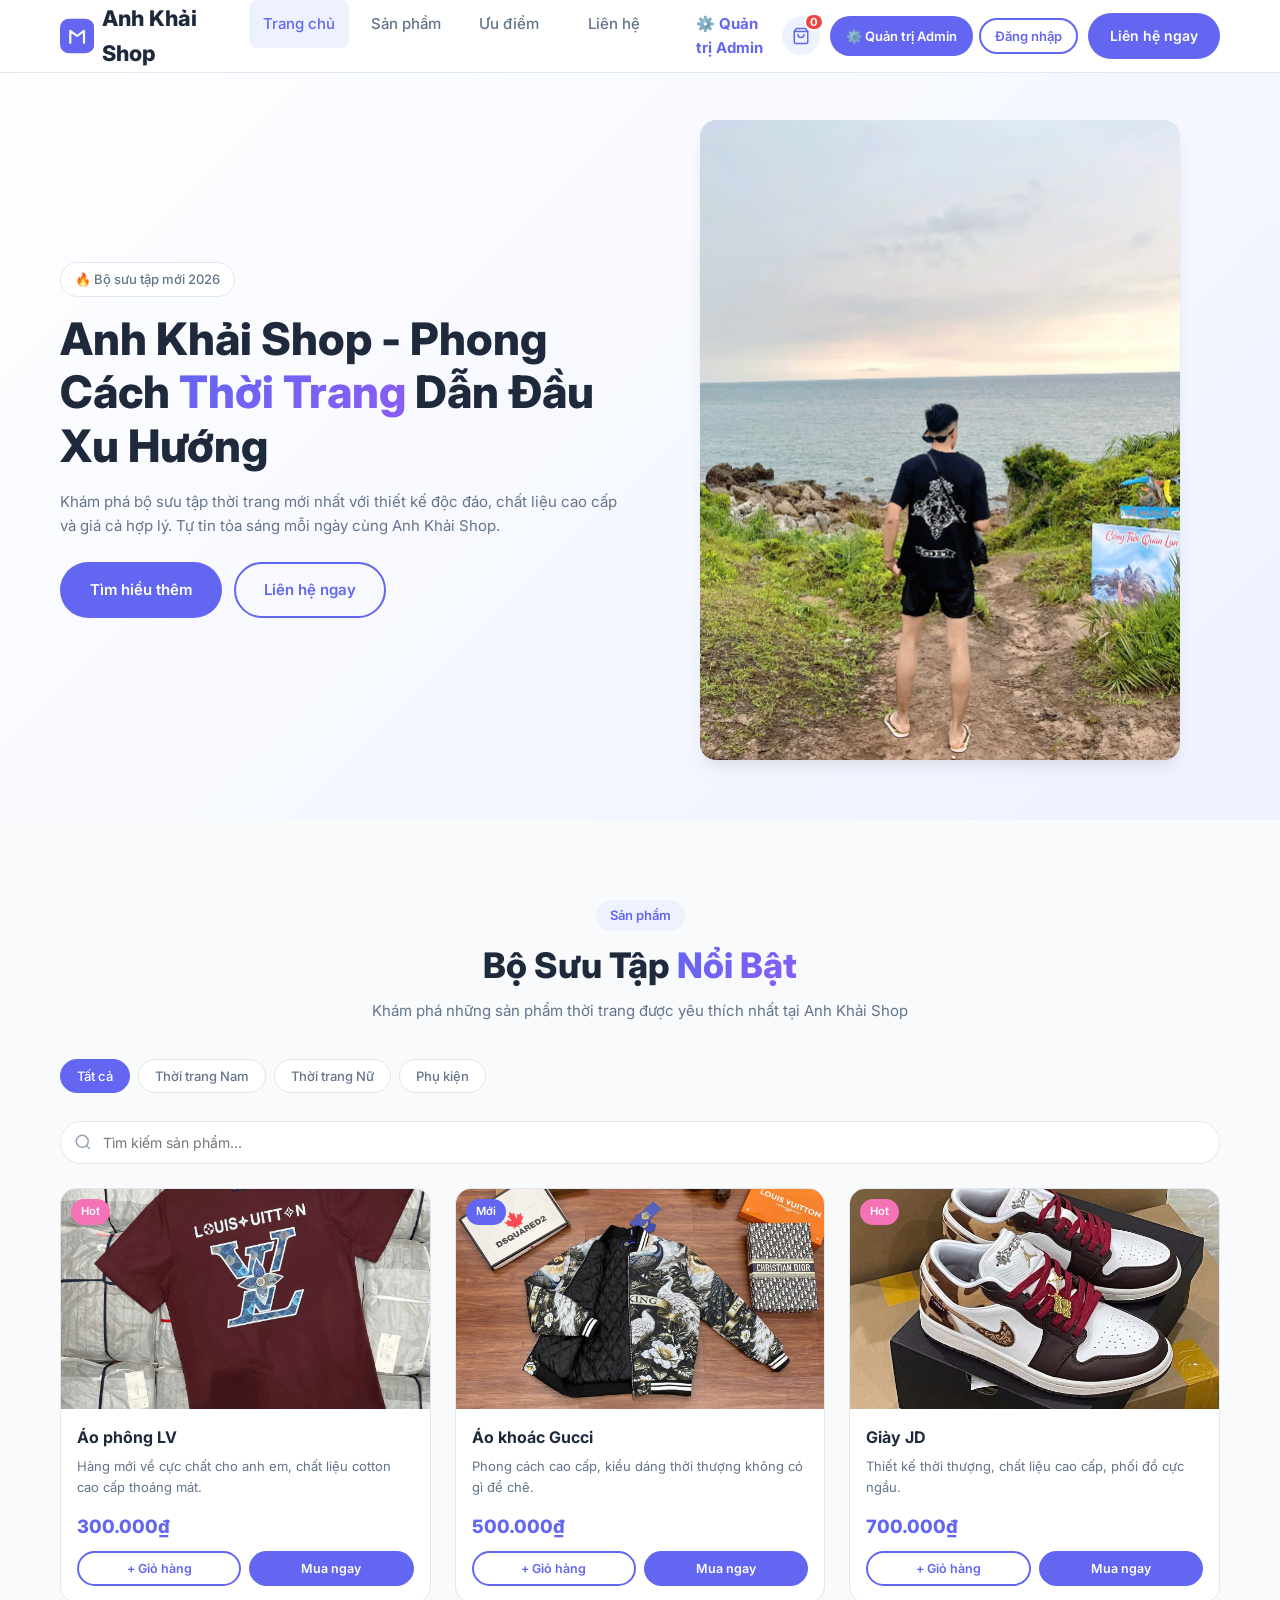
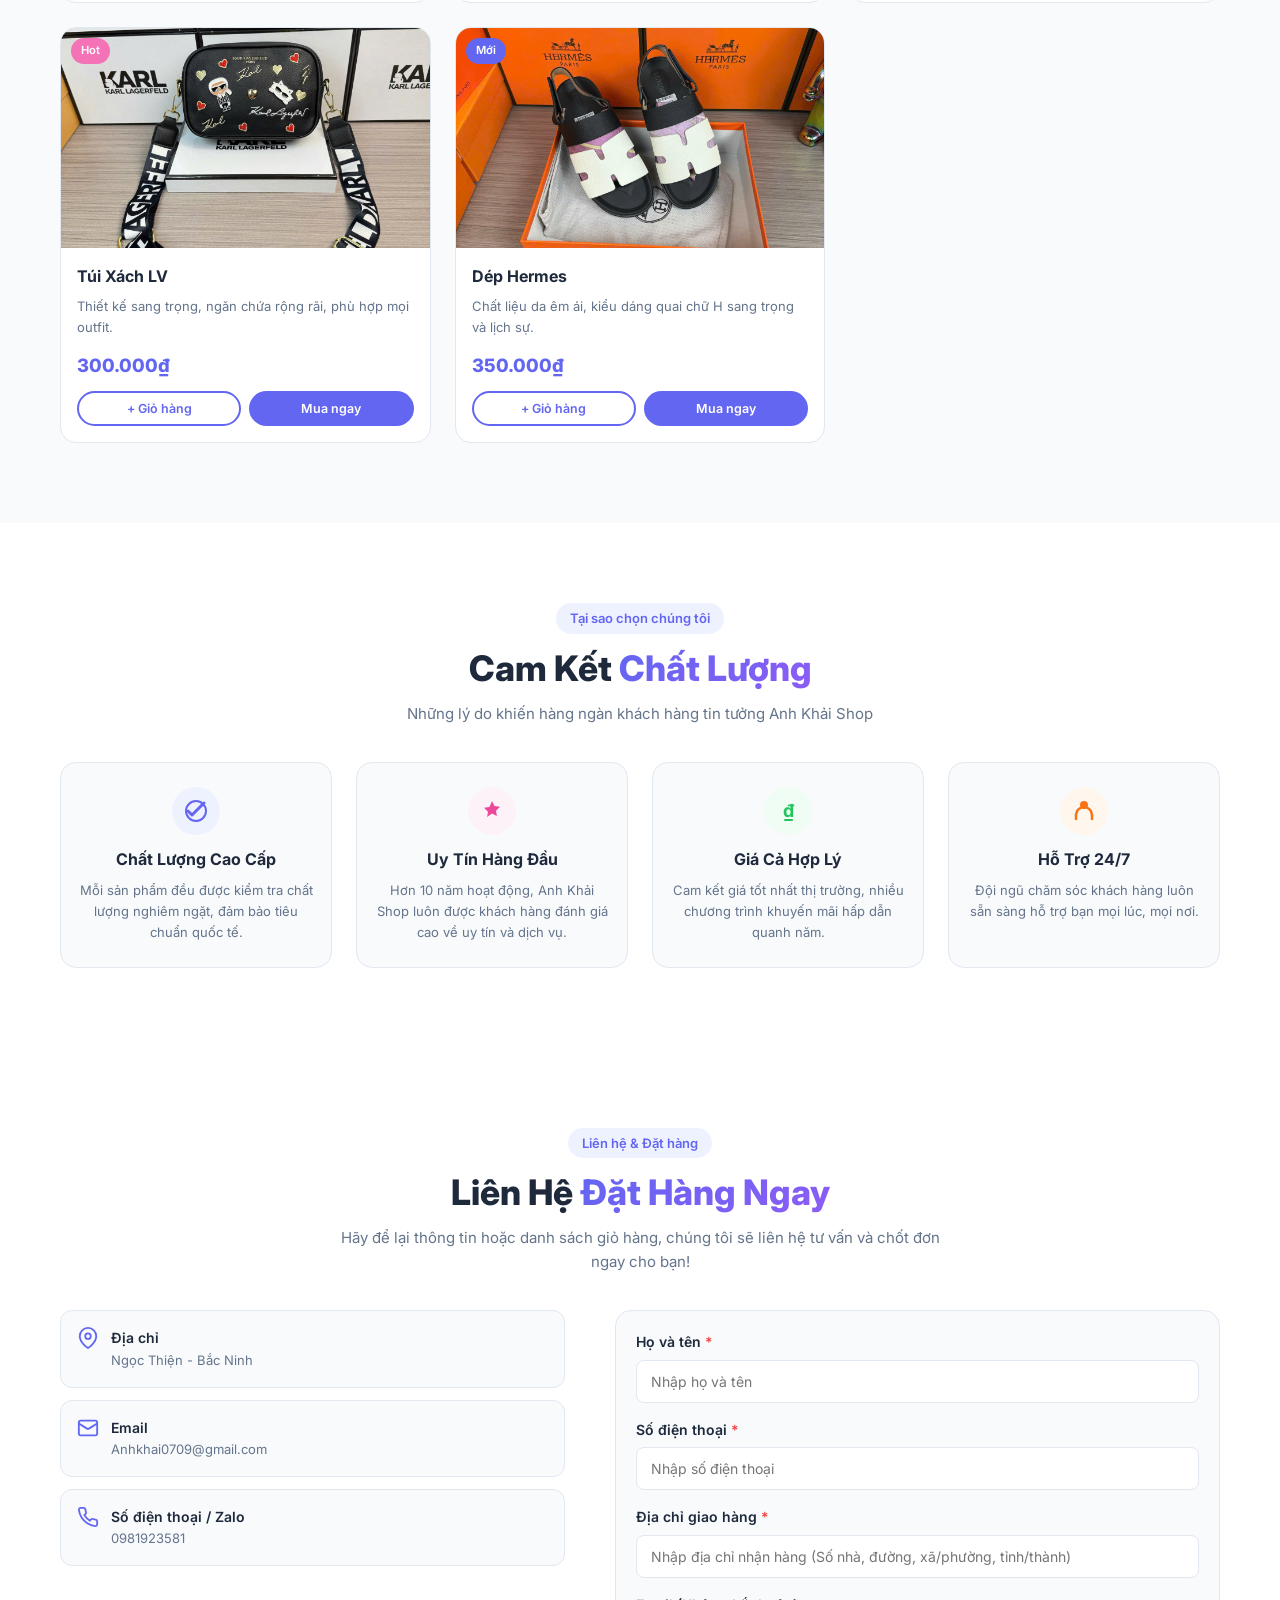
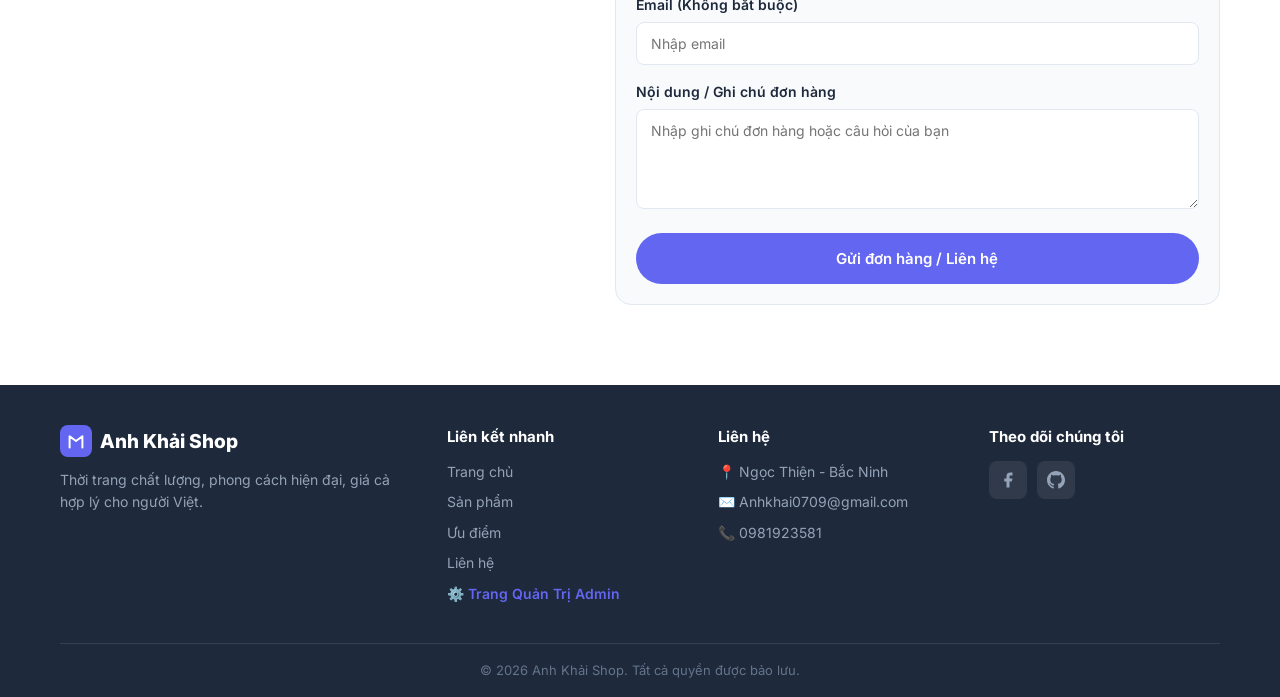
==== index.html @ 9b73ee09 "loi" ====
<!DOCTYPE html>
<html lang="vi">
<head>
    <meta charset="UTF-8">
    <meta name="viewport" content="width=device-width, initial-scale=1.0, maximum-scale=5.0">
    <title>Anh Khải Shop - Thời Trang Việt Nam | Mobile First & Cloudflare</title>
    <meta name="description" content="Anh Khải Shop - Cửa hàng thời trang cao cấp tích hợp Cloudflare Workers, D1 Database, R2 Bucket và Giỏ Hàng thông minh.">
    <meta name="keywords" content="thời trang, quần áo, mua sắm, Anh Khải Shop, Cloudflare Workers, D1, R2">
    <meta name="author" content="Anh Khải Shop">
    <meta name="robots" content="index, follow">

    <!-- Open Graph -->
    <meta property="og:title" content="Anh Khải Shop - Thời Trang Việt Nam">
    <meta property="og:description" content="Cửa hàng thời trang hiện đại tích hợp Cloudflare Workers & Giỏ Hàng.">
    <meta property="og:type" content="website">
    <meta property="og:locale" content="vi_VN">

    <!-- Favicon SVG -->
    <link rel="icon" type="image/svg+xml" href="assets/icons/favicon.svg">

    <!-- Google Fonts -->
    <link rel="preconnect" href="https://fonts.googleapis.com">
    <link rel="preconnect" href="https://fonts.gstatic.com" crossorigin>
    <link href="https://fonts.googleapis.com/css2?family=Inter:wght@300;400;500;600;700;800&display=swap" rel="stylesheet">

    <!-- Stylesheet -->
    <link rel="stylesheet" href="style.css">
</head>
<body>
    <!-- ========== HEADER ========== -->
    <header class="header" id="header">
        <div class="container header__container">
            <a href="#" class="header__logo">
                <svg class="header__logo-icon" viewBox="0 0 40 40" fill="none" xmlns="http://www.w3.org/2000/svg">
                    <rect width="40" height="40" rx="10" fill="url(#logo-grad)"/>
                    <path d="M12 28V14l8 6 8-6v14" stroke="#fff" stroke-width="2.5" stroke-linecap="round" stroke-linejoin="round"/>
                    <defs><linearGradient id="logo-grad" x1="0" y1="0" x2="40" y2="40"><stop stop-color="#6366f1"/><stop offset="1" stop-color="#8b5cf6"/></linearGradient></defs>
                </svg>
                <span>Anh Khải Shop</span>
            </a>

            <nav class="header__nav" id="navbar">
                <ul class="header__menu">
                    <li><a href="#hero" class="header__link active">Trang chủ</a></li>
                    <li><a href="#products" class="header__link">Sản phẩm</a></li>
                    <li><a href="#why-us" class="header__link">Ưu điểm</a></li>
                    <li><a href="#contact" class="header__link">Liên hệ</a></li>
                    <li><a href="admin.html" class="header__link" style="color:var(--primary);font-weight:700;">⚙️ Quản trị Admin</a></li>
                </ul>
            </nav>

            <div class="header__actions">
                <button class="header__cart-btn" id="cartToggleBtn" aria-label="Giỏ hàng">
                    <svg viewBox="0 0 24 24" fill="none" stroke="currentColor" stroke-width="2" stroke-linecap="round" stroke-linejoin="round"><path d="M6 2L3 6v14a2 2 0 0 0 2 2h14a2 2 0 0 0 2-2V6l-3-4z"/><line x1="3" y1="6" x2="21" y2="6"/><path d="M16 10a4 4 0 0 1-8 0"/></svg>
                    <span class="cart-badge" id="cartBadgeCount">0</span>
                </button>
                
                <!-- Auth Widget -->
                <div id="authHeaderWidget">
                    <button class="btn btn--outline btn--sm" id="openAuthModalBtn">Đăng nhập</button>
                </div>

                <a href="#contact" class="btn btn--primary header__cta">Liên hệ ngay</a>
            </div>

            <button class="header__hamburger" id="hamburger" aria-label="Mở menu">
                <span></span>
                <span></span>
                <span></span>
            </button>
        </div>
    </header>

    <!-- ========== HERO ========== -->
    <section class="hero" id="hero">
        <div class="container hero__container">
            <div class="hero__content animate-on-scroll">
                <span class="hero__badge">🔥 Bộ sưu tập mới 2026</span>
                <h1 class="hero__title">Anh Khải Shop - Phong Cách <span class="text-gradient">Thời Trang</span> Dẫn Đầu Xu Hướng</h1>
                <p class="hero__desc">Khám phá bộ sưu tập thời trang mới nhất với thiết kế độc đáo, chất liệu cao cấp và giá cả hợp lý. Tự tin tỏa sáng mỗi ngày cùng Anh Khải Shop.</p>
                <div class="hero__actions">
                    <a href="#products" class="btn btn--primary btn--lg">Tìm hiểu thêm</a>
                    <a href="#contact" class="btn btn--outline btn--lg">Liên hệ ngay</a>
                </div>
            </div>
            <div class="hero__image animate-on-scroll">
                <img src="assets/images/anhnenweb.jpg" alt="Anh Khải Shop" class="hero__illustration">
            </div>
        </div>
    </section>

    <!-- ========== PRODUCTS ========== -->
    <section class="products section" id="products">
        <div class="container">
            <div class="section__header animate-on-scroll">
                <span class="section__tag">Sản phẩm</span>
                <h2 class="section__title">Bộ Sưu Tập <span class="text-gradient">Nổi Bật</span></h2>
                <p class="section__desc">Khám phá những sản phẩm thời trang được yêu thích nhất tại Anh Khải Shop</p>
            </div>

            <div class="products__filter animate-on-scroll">
                <button class="filter-btn active" data-filter="all">Tất cả</button>
                <button class="filter-btn" data-filter="nam">Thời trang Nam</button>
                <button class="filter-btn" data-filter="nu">Thời trang Nữ</button>
                <button class="filter-btn" data-filter="phukien">Phụ kiện</button>
            </div>

            <div class="products__search animate-on-scroll">
                <svg class="products__search-icon" viewBox="0 0 24 24" fill="none" stroke="currentColor" stroke-width="2"><circle cx="11" cy="11" r="8"/><path d="m21 21-4.35-4.35"/></svg>
                <input type="text" class="products__search-input" id="searchInput" placeholder="Tìm kiếm sản phẩm..." aria-label="Tìm kiếm sản phẩm">
            </div>

            <div class="products__grid" id="productsGrid">
                <!-- Áo Phông LV -->
                <article class="product-card animate-on-scroll" data-category="nam">
                    <div class="product-card__image">
                        <img src="assets/images/anhaolv.jpg" alt="Áo Phông LV" loading="lazy">
                        <span class="product-card__badge product-card__badge--hot">Hot</span>
                    </div>
                    <div class="product-card__content">
                        <h3 class="product-card__name">Áo phông LV</h3>
                        <p class="product-card__desc">Hàng mới về cực chất cho anh em, chất liệu cotton cao cấp thoáng mát.</p>
                        <div class="product-card__footer">
                            <div class="product-card__price-row">
                                <span class="product-card__price">300.000₫</span>
                            </div>
                            <div class="product-card__actions">
                                <button class="btn btn--sm btn--outline add-to-cart-btn" data-id="ao-phong-lv" data-name="Áo phông LV" data-price="300000" data-img="assets/images/anhaolv.jpg">
                                    + Giỏ hàng
                                </button>
                                <button class="btn btn--sm btn--primary buy-now-btn" data-id="ao-phong-lv" data-name="Áo phông LV" data-price="300000" data-img="assets/images/anhaolv.jpg">
                                    Mua ngay
                                </button>
                            </div>
                        </div>
                    </div>
                </article>

                <!-- Áo Khoác Gucci -->
                <article class="product-card animate-on-scroll" data-category="nam">
                    <div class="product-card__image">
                        <img src="assets/images/khoacgc.jpg" alt="Áo khoác Gucci" loading="lazy">
                        <span class="product-card__badge">Mới</span>
                    </div>
                    <div class="product-card__content">
                        <h3 class="product-card__name">Áo khoác Gucci</h3>
                        <p class="product-card__desc">Phong cách cao cấp, kiểu dáng thời thượng không có gì để chê.</p>
                        <div class="product-card__footer">
                            <div class="product-card__price-row">
                                <span class="product-card__price">500.000₫</span>
                            </div>
                            <div class="product-card__actions">
                                <button class="btn btn--sm btn--outline add-to-cart-btn" data-id="ao-khoac-gucci" data-name="Áo khoác Gucci" data-price="500000" data-img="assets/images/khoacgc.jpg">
                                    + Giỏ hàng
                                </button>
                                <button class="btn btn--sm btn--primary buy-now-btn" data-id="ao-khoac-gucci" data-name="Áo khoác Gucci" data-price="500000" data-img="assets/images/khoacgc.jpg">
                                    Mua ngay
                                </button>
                            </div>
                        </div>
                    </div>
                </article>

                <!-- Giày JD -->
                <article class="product-card animate-on-scroll" data-category="phukien">
                    <div class="product-card__image">
                        <img src="assets/images/giayjd.jpg" alt="Giày JD" loading="lazy">
                        <span class="product-card__badge product-card__badge--hot">Hot</span>
                    </div>
                    <div class="product-card__content">
                        <h3 class="product-card__name">Giày JD</h3>
                        <p class="product-card__desc">Thiết kế thời thượng, chất liệu cao cấp, phối đồ cực ngầu.</p>
                        <div class="product-card__footer">
                            <div class="product-card__price-row">
                                <span class="product-card__price">700.000₫</span>
                            </div>
                            <div class="product-card__actions">
                                <button class="btn btn--sm btn--outline add-to-cart-btn" data-id="giay-jd" data-name="Giày JD" data-price="700000" data-img="assets/images/giayjd.jpg">
                                    + Giỏ hàng
                                </button>
                                <button class="btn btn--sm btn--primary buy-now-btn" data-id="giay-jd" data-name="Giày JD" data-price="700000" data-img="assets/images/giayjd.jpg">
                                    Mua ngay
                                </button>
                            </div>
                        </div>
                    </div>
                </article>

                <!-- Túi Xách LV -->
                <article class="product-card animate-on-scroll" data-category="phukien">
                    <div class="product-card__image">
                        <img src="assets/images/tuilv.jpg" alt="Túi Xách LV" loading="lazy">
                        <span class="product-card__badge product-card__badge--hot">Hot</span>
                    </div>
                    <div class="product-card__content">
                        <h3 class="product-card__name">Túi Xách LV</h3>
                        <p class="product-card__desc">Thiết kế sang trọng, ngăn chứa rộng rãi, phù hợp mọi outfit.</p>
                        <div class="product-card__footer">
                            <div class="product-card__price-row">
                                <span class="product-card__price">300.000₫</span>
                            </div>
                            <div class="product-card__actions">
                                <button class="btn btn--sm btn--outline add-to-cart-btn" data-id="tui-xach-lv" data-name="Túi Xách LV" data-price="300000" data-img="assets/images/tuilv.jpg">
                                    + Giỏ hàng
                                </button>
                                <button class="btn btn--sm btn--primary buy-now-btn" data-id="tui-xach-lv" data-name="Túi Xách LV" data-price="300000" data-img="assets/images/tuilv.jpg">
                                    Mua ngay
                                </button>
                            </div>
                        </div>
                    </div>
                </article>

                <!-- Dép Hermes -->
                <article class="product-card animate-on-scroll" data-category="phukien">
                    <div class="product-card__image">
                        <img src="assets/images/dephm.jpg" alt="Dép Hermes" loading="lazy">
                        <span class="product-card__badge">Mới</span>
                    </div>
                    <div class="product-card__content">
                        <h3 class="product-card__name">Dép Hermes</h3>
                        <p class="product-card__desc">Chất liệu da êm ái, kiểu dáng quai chữ H sang trọng và lịch sự.</p>
                        <div class="product-card__footer">
                            <div class="product-card__price-row">
                                <span class="product-card__price">350.000₫</span>
                            </div>
                            <div class="product-card__actions">
                                <button class="btn btn--sm btn--outline add-to-cart-btn" data-id="dep-hermes" data-name="Dép Hermes" data-price="350000" data-img="assets/images/dephm.jpg">
                                    + Giỏ hàng
                                </button>
                                <button class="btn btn--sm btn--primary buy-now-btn" data-id="dep-hermes" data-name="Dép Hermes" data-price="350000" data-img="assets/images/dephm.jpg">
                                    Mua ngay
                                </button>
                            </div>
                        </div>
                    </div>
                </article>
            </div>
        </div>
    </section>

    <!-- ========== WHY US ========== -->
    <section class="why-us section" id="why-us">
        <div class="container">
            <div class="section__header animate-on-scroll">
                <span class="section__tag">Tại sao chọn chúng tôi</span>
                <h2 class="section__title">Cam Kết <span class="text-gradient">Chất Lượng</span></h2>
                <p class="section__desc">Những lý do khiến hàng ngàn khách hàng tin tưởng Anh Khải Shop</p>
            </div>

            <div class="why-us__grid">
                <div class="why-us__card animate-on-scroll">
                    <div class="why-us__icon">
                        <svg viewBox="0 0 48 48" fill="none"><circle cx="24" cy="24" r="24" fill="#eef2ff"/><path d="M16 24l4 4 12-12" stroke="#6366f1" stroke-width="3" stroke-linecap="round" stroke-linejoin="round"/><circle cx="24" cy="24" r="10" stroke="#6366f1" stroke-width="2" fill="none"/></svg>
                    </div>
                    <h3 class="why-us__title">Chất Lượng Cao Cấp</h3>
                    <p class="why-us__desc">Mỗi sản phẩm đều được kiểm tra chất lượng nghiêm ngặt, đảm bảo tiêu chuẩn quốc tế.</p>
                </div>
                <div class="why-us__card animate-on-scroll">
                    <div class="why-us__icon">
                        <svg viewBox="0 0 48 48" fill="none"><circle cx="24" cy="24" r="24" fill="#fdf2f8"/><path d="M24 14l2.5 5 5.5.8-4 3.9.9 5.3-4.9-2.6L19.1 30l.9-5.3-4-3.9 5.5-.8z" fill="#ec4899"/></svg>
                    </div>
                    <h3 class="why-us__title">Uy Tín Hàng Đầu</h3>
                    <p class="why-us__desc">Hơn 10 năm hoạt động, Anh Khải Shop luôn được khách hàng đánh giá cao về uy tín và dịch vụ.</p>
                </div>
                <div class="why-us__card animate-on-scroll">
                    <div class="why-us__icon">
                        <svg viewBox="0 0 48 48" fill="none"><circle cx="24" cy="24" r="24" fill="#f0fdf4"/><text x="24" y="30" text-anchor="middle" fill="#22c55e" font-size="18" font-weight="700">₫</text></svg>
                    </div>
                    <h3 class="why-us__title">Giá Cả Hợp Lý</h3>
                    <p class="why-us__desc">Cam kết giá tốt nhất thị trường, nhiều chương trình khuyến mãi hấp dẫn quanh năm.</p>
                </div>
                <div class="why-us__card animate-on-scroll">
                    <div class="why-us__icon">
                        <svg viewBox="0 0 48 48" fill="none"><circle cx="24" cy="24" r="24" fill="#fff7ed"/><path d="M16 32v-4a8 8 0 1116 0v4" stroke="#f97316" stroke-width="2.5" stroke-linecap="round"/><circle cx="24" cy="18" r="4" fill="#f97316"/></svg>
                    </div>
                    <h3 class="why-us__title">Hỗ Trợ 24/7</h3>
                    <p class="why-us__desc">Đội ngũ chăm sóc khách hàng luôn sẵn sàng hỗ trợ bạn mọi lúc, mọi nơi.</p>
                </div>
            </div>
        </div>
    </section>

    <!-- ========== CONTACT ========== -->
    <section class="contact section" id="contact">
        <div class="container">
            <div class="section__header animate-on-scroll">
                <span class="section__tag">Liên hệ & Đặt hàng</span>
                <h2 class="section__title">Liên Hệ <span class="text-gradient">Đặt Hàng Ngay</span></h2>
                <p class="section__desc">Hãy để lại thông tin hoặc danh sách giỏ hàng, chúng tôi sẽ liên hệ tư vấn và chốt đơn ngay cho bạn!</p>
            </div>

            <div class="contact__grid">
                <div class="contact__info animate-on-scroll">
                    <div class="contact__info-item">
                        <div class="contact__info-icon">
                            <svg viewBox="0 0 24 24" fill="none" stroke="#6366f1" stroke-width="2"><path d="M21 10c0 7-9 13-9 13s-9-6-9-13a9 9 0 0 1 18 0z"/><circle cx="12" cy="10" r="3"/></svg>
                        </div>
                        <div>
                            <h4>Địa chỉ</h4>
                            <p>Ngọc Thiện - Bắc Ninh</p>
                        </div>
                    </div>
                    <div class="contact__info-item">
                        <div class="contact__info-icon">
                            <svg viewBox="0 0 24 24" fill="none" stroke="#6366f1" stroke-width="2"><rect x="2" y="4" width="20" height="16" rx="2"/><path d="m22 7-8.97 5.7a1.94 1.94 0 0 1-2.06 0L2 7"/></svg>
                        </div>
                        <div>
                            <h4>Email</h4>
                            <p>Anhkhai0709@gmail.com</p>
                        </div>
                    </div>
                    <div class="contact__info-item">
                        <div class="contact__info-icon">
                            <svg viewBox="0 0 24 24" fill="none" stroke="#6366f1" stroke-width="2"><path d="M22 16.92v3a2 2 0 0 1-2.18 2 19.79 19.79 0 0 1-8.63-3.07 19.5 19.5 0 0 1-6-6 19.79 19.79 0 0 1-3.07-8.67A2 2 0 0 1 4.11 2h3a2 2 0 0 1 2 1.72 12.84 12.84 0 0 0 .7 2.81 2 2 0 0 1-.45 2.11L8.09 9.91a16 16 0 0 0 6 6l1.27-1.27a2 2 0 0 1 2.11-.45 12.84 12.84 0 0 0 2.81.7A2 2 0 0 1 22 16.92z"/></svg>
                        </div>
                        <div>
                            <h4>Số điện thoại / Zalo</h4>
                            <p>0981923581</p>
                        </div>
                    </div>
                </div>

                <form class="contact__form animate-on-scroll" id="contactForm" novalidate>
                    <div class="form__group">
                        <label for="fullName" class="form__label">Họ và tên <span class="required">*</span></label>
                        <input type="text" id="fullName" name="fullName" class="form__input" placeholder="Nhập họ và tên" required>
                        <span class="form__error" id="fullNameError"></span>
                    </div>
                    <div class="form__group">
                        <label for="phone" class="form__label">Số điện thoại <span class="required">*</span></label>
                        <input type="tel" id="phone" name="phone" class="form__input" placeholder="Nhập số điện thoại" required>
                        <span class="form__error" id="phoneError"></span>
                    </div>
                    <div class="form__group">
                        <label for="address" class="form__label">Địa chỉ giao hàng <span class="required">*</span></label>
                        <input type="text" id="address" name="address" class="form__input" placeholder="Nhập địa chỉ nhận hàng (Số nhà, đường, xã/phường, tỉnh/thành)" required>
                        <span class="form__error" id="addressError"></span>
                    </div>
                    <div class="form__group">
                        <label for="email" class="form__label">Email (Không bắt buộc)</label>
                        <input type="email" id="email" name="email" class="form__input" placeholder="Nhập email">
                        <span class="form__error" id="emailError"></span>
                    </div>
                    <div class="form__group">
                        <label for="message" class="form__label">Nội dung / Ghi chú đơn hàng</label>
                        <textarea id="message" name="message" class="form__input form__textarea" placeholder="Nhập ghi chú đơn hàng hoặc câu hỏi của bạn" rows="4"></textarea>
                        <span class="form__error" id="messageError"></span>
                    </div>
                    <button type="submit" class="btn btn--primary btn--lg btn--full">Gửi đơn hàng / Liên hệ</button>
                </form>
            </div>
        </div>
    </section>

    <!-- ========== FOOTER ========== -->
    <footer class="footer">
        <div class="container">
            <div class="footer__grid">
                <div class="footer__brand">
                    <a href="#" class="footer__logo">
                        <svg class="footer__logo-icon" viewBox="0 0 40 40" fill="none" xmlns="http://www.w3.org/2000/svg">
                            <rect width="40" height="40" rx="10" fill="url(#logo-grad-f)"/>
                            <path d="M12 28V14l8 6 8-6v14" stroke="#fff" stroke-width="2.5" stroke-linecap="round" stroke-linejoin="round"/>
                            <defs><linearGradient id="logo-grad-f" x1="0" y1="0" x2="40" y2="40"><stop stop-color="#6366f1"/><stop offset="1" stop-color="#8b5cf6"/></linearGradient></defs>
                        </svg>
                        <span>Anh Khải Shop</span>
                    </a>
                    <p class="footer__text">Thời trang chất lượng, phong cách hiện đại, giá cả hợp lý cho người Việt.</p>
                </div>

                <div class="footer__links">
                    <h4 class="footer__heading">Liên kết nhanh</h4>
                    <ul>
                        <li><a href="#hero">Trang chủ</a></li>
                        <li><a href="#products">Sản phẩm</a></li>
                        <li><a href="#why-us">Ưu điểm</a></li>
                        <li><a href="#contact">Liên hệ</a></li>
                        <li><a href="admin.html" style="color:var(--primary);font-weight:600;">⚙️ Trang Quản Trị Admin</a></li>
                    </ul>
                </div>

                <div class="footer__contact">
                    <h4 class="footer__heading">Liên hệ</h4>
                    <ul>
                        <li>📍 Ngọc Thiện - Bắc Ninh</li>
                        <li>✉️ Anhkhai0709@gmail.com</li>
                        <li>📞 0981923581</li>
                    </ul>
                </div>

                <div class="footer__social">
                    <h4 class="footer__heading">Theo dõi chúng tôi</h4>
                    <div class="footer__social-links">
                        <a href="https://facebook.com" target="_blank" rel="noopener noreferrer" aria-label="Facebook" class="footer__social-link">
                            <svg viewBox="0 0 24 24" fill="currentColor"><path d="M18 2h-3a5 5 0 0 0-5 5v3H7v4h3v8h4v-8h3l1-4h-4V7a1 1 0 0 1 1-1h3z"/></svg>
                        </a>
                        <a href="https://github.com" target="_blank" rel="noopener noreferrer" aria-label="GitHub" class="footer__social-link">
                            <svg viewBox="0 0 24 24" fill="currentColor"><path d="M12 0c-6.626 0-12 5.373-12 12 0 5.302 3.438 9.8 8.207 11.387.599.111.793-.261.793-.577v-2.234c-3.338.726-4.033-1.416-4.033-1.416-.546-1.387-1.333-1.756-1.333-1.756-1.089-.745.083-.729.083-.729 1.205.084 1.839 1.237 1.839 1.237 1.07 1.834 2.807 1.304 3.492.997.107-.775.418-1.305.762-1.604-2.665-.305-5.467-1.334-5.467-5.931 0-1.311.469-2.381 1.236-3.221-.124-.303-.535-1.524.117-3.176 0 0 1.008-.322 3.301 1.23.957-.266 1.983-.399 3.003-.404 1.02.005 2.047.138 3.006.404 2.291-1.552 3.297-1.23 3.297-1.23.653 1.653.242 2.874.118 3.176.77.84 1.235 1.911 1.235 3.221 0 4.609-2.807 5.624-5.479 5.921.43.372.823 1.102.823 2.222v3.293c0 .319.192.694.801.576 4.765-1.589 8.199-6.086 8.199-11.386 0-6.627-5.373-12-12-12z"/></svg>
                        </a>
                    </div>
                </div>
            </div>

            <div class="footer__bottom">
                <p>&copy; 2026 Anh Khải Shop. Tất cả quyền được bảo lưu.</p>
            </div>
        </div>
    </footer>

    <!-- ========== BACK TO TOP ========== -->
    <button class="back-to-top" id="backToTop" aria-label="Về đầu trang">
        <svg viewBox="0 0 24 24" fill="none" stroke="currentColor" stroke-width="2.5" stroke-linecap="round" stroke-linejoin="round"><path d="m18 15-6-6-6 6"/></svg>
    </button>

    <!-- ========== TOAST NOTIFICATION ========== -->
    <div class="toast" id="toast">
        <div class="toast__content">
            <svg class="toast__icon" viewBox="0 0 24 24" fill="none" stroke="currentColor" stroke-width="2"><path d="M22 11.08V12a10 10 0 1 1-5.93-9.14"/><polyline points="22 4 12 14.01 9 11.01"/></svg>
            <span class="toast__message" id="toastMessage">Thành công!</span>
        </div>
        <button class="toast__close" id="toastClose" aria-label="Đóng thông báo">&times;</button>
    </div>

    <!-- ========== CART DRAWER ========== -->
    <div class="cart-overlay" id="cartOverlay"></div>
    <aside class="cart-drawer" id="cartDrawer" aria-label="Giỏ hàng">
        <div class="cart-drawer__header">
            <h3>
                <svg width="22" height="22" viewBox="0 0 24 24" fill="none" stroke="currentColor" stroke-width="2"><path d="M6 2L3 6v14a2 2 0 0 0 2 2h14a2 2 0 0 0 2-2V6l-3-4z"/><line x1="3" y1="6" x2="21" y2="6"/><path d="M16 10a4 4 0 0 1-8 0"/></svg>
                Giỏ hàng của bạn (<span id="cartTotalCount">0</span>)
            </h3>
            <button class="cart-drawer__close" id="cartCloseBtn" aria-label="Đóng giỏ hàng">&times;</button>
        </div>
        <div class="cart-drawer__body" id="cartDrawerBody">
            <!-- Dynamic Cart Items -->
        </div>
        <div class="cart-drawer__footer" id="cartDrawerFooter">
            <div class="cart-drawer__summary">
                <span>Tổng tiền:</span>
                <strong class="cart-drawer__total-price" id="cartTotalPrice">0₫</strong>
            </div>
            <div class="cart-drawer__btns">
                <button class="btn btn--outline btn--sm" id="clearCartBtn">Xóa tất cả</button>
                <button class="btn btn--primary btn--full" id="checkoutBtn">Đặt hàng ngay</button>
            </div>
        </div>
    </aside>

    <!-- ========== AUTH MODAL (ĐĂNG NHẬP / ĐĂNG KÝ) ========== -->
    <div class="modal-overlay" id="authModalOverlay">
        <div class="modal-box" style="max-width: 420px;">
            <div class="modal-header">
                <div class="auth-tabs" style="display:flex;gap:12px;">
                    <button class="auth-tab active" id="tabLoginBtn" style="font-size:1.1rem;font-weight:700;border-bottom:2px solid var(--primary);padding-bottom:4px;">Đăng nhập</button>
                    <button class="auth-tab" id="tabRegisterBtn" style="font-size:1.1rem;font-weight:700;color:var(--text-muted);padding-bottom:4px;">Đăng ký</button>
                </div>
                <button class="modal-close" id="closeAuthModalBtn">&times;</button>
            </div>
            
            <!-- Login Form -->
            <form id="loginForm" class="modal-body">
                <div class="form__group">
                    <label class="form__label">Tên đăng nhập / Email *</label>
                    <input type="text" id="loginUsername" class="form__input" placeholder="Nhập tên đăng nhập hoặc email" required>
                </div>
                <div class="form__group">
                    <label class="form__label">Mật khẩu *</label>
                    <input type="password" id="loginPassword" class="form__input" placeholder="Nhập mật khẩu" required>
                </div>
                <button type="submit" class="btn btn--primary btn--full">Đăng Nhập</button>
            </form>

            <!-- Register Form -->
            <form id="registerForm" class="modal-body" style="display:none;">
                <div class="form__group">
                    <label class="form__label">Tên đăng nhập *</label>
                    <input type="text" id="regUsername" class="form__input" placeholder="Tên tài khoản" required>
                </div>
                <div class="form__group">
                    <label class="form__label">Email *</label>
                    <input type="email" id="regEmail" class="form__input" placeholder="Email nhận thông tin" required>
                </div>
                <div class="form__group">
                    <label class="form__label">Mật khẩu *</label>
                    <input type="password" id="regPassword" class="form__input" placeholder="Tối thiểu 6 ký tự" required>
                </div>
                <button type="submit" class="btn btn--primary btn--full">Tạo Tài Khoản</button>
            </form>
        </div>
    </div>

    <!-- Script -->
    <script src="script.js"></script>
</body>
</html>
---- style.css ----
/* ===== RESET & BASE (MOBILE FIRST ARCHITECTURE) ===== */
*,
*::before,
*::after {
    margin: 0;
    padding: 0;
    box-sizing: border-box;
}

:root {
    --primary: #6366f1;
    --primary-dark: #4f46e5;
    --primary-light: #818cf8;
    --primary-bg: #eef2ff;
    --secondary: #f472b6;
    --accent: #8b5cf6;
    --success: #22c55e;
    --warning: #f97316;
    --error: #ef4444;

    --text-primary: #1e293b;
    --text-secondary: #64748b;
    --text-muted: #94a3b8;
    --bg-white: #ffffff;
    --bg-light: #f8fafc;
    --bg-section: #f1f5f9;
    --border: #e2e8f0;

    --shadow-sm: 0 1px 2px rgba(0,0,0,0.05);
    --shadow-md: 0 4px 6px -1px rgba(0,0,0,0.07), 0 2px 4px -2px rgba(0,0,0,0.05);
    --shadow-lg: 0 10px 15px -3px rgba(0,0,0,0.08), 0 4px 6px -4px rgba(0,0,0,0.05);
    --shadow-xl: 0 20px 25px -5px rgba(0,0,0,0.08), 0 8px 10px -6px rgba(0,0,0,0.05);

    --radius-sm: 8px;
    --radius-md: 12px;
    --radius-lg: 16px;
    --radius-xl: 24px;
    --radius-full: 9999px;

    --transition: 0.3s ease;
    --font: 'Inter', -apple-system, BlinkMacSystemFont, 'Segoe UI', sans-serif;
}

html {
    scroll-behavior: smooth;
    scroll-padding-top: 80px;
}

body {
    font-family: var(--font);
    font-size: 15px;
    line-height: 1.6;
    color: var(--text-primary);
    background-color: var(--bg-white);
    overflow-x: hidden;
    -webkit-font-smoothing: antialiased;
}

a {
    text-decoration: none;
    color: inherit;
    transition: color var(--transition);
}

ul {
    list-style: none;
}

img, svg {
    max-width: 100%;
    height: auto;
    display: block;
}

button {
    cursor: pointer;
    border: none;
    background: none;
    font-family: inherit;
    font-size: inherit;
}

input, textarea, select {
    font-family: inherit;
    font-size: inherit;
}

/* ===== UTILITIES ===== */
.container {
    width: 100%;
    max-width: 1200px;
    margin: 0 auto;
    padding: 0 16px;
}

.text-gradient {
    background: linear-gradient(135deg, var(--primary), var(--accent));
    -webkit-background-clip: text;
    -webkit-text-fill-color: transparent;
    background-clip: text;
}

.section {
    padding: 50px 0;
}

.section__header {
    text-align: center;
    margin-bottom: 36px;
}

.section__tag {
    display: inline-block;
    padding: 5px 14px;
    background: var(--primary-bg);
    color: var(--primary);
    border-radius: var(--radius-full);
    font-size: 0.8125rem;
    font-weight: 600;
    margin-bottom: 12px;
}

.section__title {
    font-size: 1.65rem;
    font-weight: 800;
    line-height: 1.25;
    margin-bottom: 12px;
}

.section__desc {
    font-size: 0.9375rem;
    color: var(--text-secondary);
    max-width: 600px;
    margin: 0 auto;
}

.required {
    color: var(--error);
}

/* ===== BUTTONS ===== */
.btn {
    display: inline-flex;
    align-items: center;
    justify-content: center;
    gap: 8px;
    padding: 10px 20px;
    border-radius: var(--radius-full);
    font-weight: 600;
    font-size: 0.875rem;
    transition: all var(--transition);
    white-space: nowrap;
    border: 2px solid transparent;
}

.btn--primary {
    background: var(--primary);
    color: #fff;
}

.btn--primary:hover {
    background: var(--primary-dark);
    transform: translateY(-2px);
    box-shadow: 0 6px 20px rgba(99, 102, 241, 0.3);
}

.btn--outline {
    border-color: var(--primary);
    color: var(--primary);
    background: transparent;
}

.btn--outline:hover {
    background: var(--primary);
    color: #fff;
    transform: translateY(-2px);
}

.btn--lg {
    padding: 14px 28px;
    font-size: 0.9375rem;
}

.btn--sm {
    padding: 8px 14px;
    font-size: 0.8125rem;
}

.btn--full {
    width: 100%;
}

/* ===== HEADER ===== */
.header {
    position: fixed;
    top: 0;
    left: 0;
    width: 100%;
    z-index: 1000;
    background: rgba(255,255,255,0.92);
    backdrop-filter: blur(20px);
    -webkit-backdrop-filter: blur(20px);
    border-bottom: 1px solid var(--border);
}

.header__container {
    display: flex;
    align-items: center;
    justify-content: space-between;
    height: 64px;
}

.header__logo {
    display: flex;
    align-items: center;
    gap: 8px;
    font-size: 1.2rem;
    font-weight: 800;
    color: var(--text-primary);
}

.header__logo-icon {
    width: 32px;
    height: 32px;
}

.header__menu {
    display: flex;
    align-items: center;
    gap: 6px;
}

.header__link {
    display: block;
    padding: 8px 12px;
    font-size: 0.875rem;
    font-weight: 500;
    color: var(--text-secondary);
    border-radius: var(--radius-sm);
}

.header__link:hover,
.header__link.active {
    color: var(--primary);
    background: var(--primary-bg);
}

.header__actions {
    display: flex;
    align-items: center;
    gap: 10px;
}

.header__cart-btn {
    position: relative;
    display: flex;
    align-items: center;
    justify-content: center;
    width: 38px;
    height: 38px;
    border-radius: var(--radius-full);
    background: var(--primary-bg);
    color: var(--primary);
}

.header__cart-btn svg {
    width: 18px;
    height: 18px;
}

.cart-badge {
    position: absolute;
    top: -4px;
    right: -4px;
    background: var(--error);
    color: #fff;
    font-size: 0.7rem;
    font-weight: 700;
    min-width: 18px;
    height: 18px;
    border-radius: 9px;
    padding: 0 4px;
    display: flex;
    align-items: center;
    justify-content: center;
    border: 2px solid var(--bg-white);
}

.header__cta {
    display: none;
}

.header__hamburger {
    display: flex;
    flex-direction: column;
    gap: 5px;
    padding: 4px;
    z-index: 1001;
}

.header__hamburger span {
    display: block;
    width: 22px;
    height: 2px;
    background: var(--text-primary);
    border-radius: 2px;
    transition: all var(--transition);
}

.header__hamburger.active span:nth-child(1) {
    transform: rotate(45deg) translate(5px, 5px);
}

.header__hamburger.active span:nth-child(2) {
    opacity: 0;
}

.header__hamburger.active span:nth-child(3) {
    transform: rotate(-45deg) translate(5px, -5px);
}

/* Mobile Nav Drawer */
.header__nav {
    position: fixed;
    top: 0;
    right: -100%;
    width: 260px;
    height: 100vh;
    background: var(--bg-white);
    box-shadow: -4px 0 25px rgba(0,0,0,0.1);
    padding: 80px 20px 20px;
    transition: right var(--transition);
    z-index: 1000;
}

.header__nav.active {
    right: 0;
}

.header__menu {
    flex-direction: column;
    align-items: flex-start;
    gap: 6px;
}

.header__menu li {
    width: 100%;
}

.header__menu .header__link {
    width: 100%;
    padding: 12px 14px;
    font-size: 0.9375rem;
}

/* ===== HERO ===== */
.hero {
    padding-top: 90px;
    padding-bottom: 40px;
    background: linear-gradient(135deg, var(--bg-white) 0%, var(--primary-bg) 100%);
}

.hero__container {
    display: flex;
    flex-direction: column;
    gap: 30px;
    text-align: center;
}

.hero__badge {
    display: inline-block;
    padding: 6px 14px;
    background: var(--bg-white);
    border: 1px solid var(--border);
    border-radius: var(--radius-full);
    font-size: 0.8125rem;
    font-weight: 500;
    color: var(--text-secondary);
    margin-bottom: 16px;
}

.hero__title {
    font-size: 1.8rem;
    font-weight: 800;
    line-height: 1.2;
    margin-bottom: 16px;
}

.hero__desc {
    font-size: 0.9375rem;
    color: var(--text-secondary);
    margin-bottom: 24px;
}

.hero__actions {
    display: flex;
    flex-direction: column;
    gap: 12px;
}

.hero__image {
    display: flex;
    justify-content: center;
    order: -1;
}

.hero__illustration {
    width: 100%;
    max-width: 340px;
    border-radius: var(--radius-lg);
    box-shadow: var(--shadow-lg);
}

/* ===== PRODUCTS ===== */
.products {
    background: var(--bg-light);
}

.products__filter {
    display: flex;
    justify-content: flex-start;
    overflow-x: auto;
    gap: 8px;
    margin-bottom: 20px;
    padding-bottom: 8px;
    -webkit-overflow-scrolling: touch;
}

.products__filter::-webkit-scrollbar {
    display: none;
}

.filter-btn {
    padding: 8px 16px;
    border-radius: var(--radius-full);
    font-weight: 500;
    font-size: 0.8125rem;
    color: var(--text-secondary);
    background: var(--bg-white);
    border: 1px solid var(--border);
    white-space: nowrap;
    flex-shrink: 0;
}

.filter-btn.active {
    background: var(--primary);
    color: #fff;
    border-color: var(--primary);
}

.products__search {
    max-width: 100%;
    margin-bottom: 24px;
    position: relative;
}

.products__search-icon {
    position: absolute;
    left: 14px;
    top: 50%;
    transform: translateY(-50%);
    width: 18px;
    height: 18px;
    color: var(--text-muted);
}

.products__search-input {
    width: 100%;
    padding: 12px 16px 12px 42px;
    border: 1px solid var(--border);
    border-radius: var(--radius-full);
    background: var(--bg-white);
    font-size: 0.875rem;
    outline: none;
}

.products__grid {
    display: grid;
    grid-template-columns: 1fr;
    gap: 20px;
}

.product-card {
    background: var(--bg-white);
    border-radius: var(--radius-lg);
    overflow: hidden;
    border: 1px solid var(--border);
    display: flex;
    flex-direction: column;
}

.product-card.hidden {
    display: none;
}

.product-card__image {
    position: relative;
    height: 220px;
    background: var(--bg-light);
    display: flex;
    align-items: center;
    justify-content: center;
}

.product-card__image img {
    width: 100%;
    height: 100%;
    object-fit: cover;
}

.product-card__badge {
    position: absolute;
    top: 10px;
    left: 10px;
    padding: 4px 10px;
    background: var(--primary);
    color: #fff;
    font-size: 0.7rem;
    font-weight: 600;
    border-radius: var(--radius-full);
}

.product-card__badge--hot { background: var(--secondary); }

.product-card__content {
    padding: 16px;
    display: flex;
    flex-direction: column;
    flex: 1;
}

.product-card__name {
    font-size: 1rem;
    font-weight: 700;
    margin-bottom: 6px;
}

.product-card__desc {
    font-size: 0.8125rem;
    color: var(--text-secondary);
    margin-bottom: 14px;
    flex: 1;
}

.product-card__footer {
    display: flex;
    flex-direction: column;
    gap: 10px;
}

.product-card__price-row {
    display: flex;
    align-items: center;
    justify-content: space-between;
}

.product-card__price {
    font-size: 1.15rem;
    font-weight: 800;
    color: var(--primary);
}

.product-card__actions {
    display: flex;
    gap: 8px;
}

.product-card__actions .btn {
    flex: 1;
    padding: 8px 10px;
    font-size: 0.78rem;
}

/* ===== WHY US ===== */
.why-us__grid {
    display: grid;
    grid-template-columns: 1fr;
    gap: 16px;
}

.why-us__card {
    text-align: center;
    padding: 24px 16px;
    background: var(--bg-light);
    border-radius: var(--radius-lg);
    border: 1px solid var(--border);
}

.why-us__icon {
    width: 48px;
    height: 48px;
    margin: 0 auto 12px;
}

.why-us__title {
    font-size: 1rem;
    font-weight: 700;
    margin-bottom: 8px;
}

.why-us__desc {
    font-size: 0.8125rem;
    color: var(--text-secondary);
}

/* ===== CONTACT ===== */
.contact__grid {
    display: flex;
    flex-direction: column;
    gap: 30px;
}

.contact__info-item {
    display: flex;
    gap: 12px;
    padding: 16px;
    background: var(--bg-light);
    border-radius: var(--radius-md);
    margin-bottom: 12px;
    border: 1px solid var(--border);
}

.contact__info-icon {
    width: 22px;
    height: 22px;
    flex-shrink: 0;
}

.contact__info-item h4 {
    font-size: 0.875rem;
    font-weight: 600;
}

.contact__info-item p {
    font-size: 0.8125rem;
    color: var(--text-secondary);
}

.contact__form {
    background: var(--bg-light);
    padding: 20px;
    border-radius: var(--radius-lg);
    border: 1px solid var(--border);
}

.form__group {
    margin-bottom: 16px;
}

.form__label {
    display: block;
    font-size: 0.875rem;
    font-weight: 600;
    margin-bottom: 6px;
}

.form__input {
    width: 100%;
    padding: 12px 14px;
    border: 1px solid var(--border);
    border-radius: var(--radius-sm);
    background: var(--bg-white);
    font-size: 0.875rem;
    outline: none;
}

.form__textarea {
    resize: vertical;
    min-height: 100px;
}

.form__error {
    font-size: 0.75rem;
    color: var(--error);
    margin-top: 4px;
}

/* ===== FOOTER ===== */
.footer {
    background: var(--text-primary);
    color: #cbd5e1;
    padding: 40px 0 0;
}

.footer__grid {
    display: flex;
    flex-direction: column;
    gap: 28px;
    padding-bottom: 30px;
    border-bottom: 1px solid rgba(255,255,255,0.1);
}

.footer__logo {
    display: flex;
    align-items: center;
    gap: 8px;
    font-size: 1.2rem;
    font-weight: 800;
    color: #fff;
    margin-bottom: 12px;
}

.footer__logo-icon {
    width: 32px;
    height: 32px;
}

.footer__text {
    font-size: 0.875rem;
    color: #94a3b8;
}

.footer__heading {
    font-size: 0.9375rem;
    font-weight: 700;
    color: #fff;
    margin-bottom: 12px;
}

.footer__links ul li,
.footer__contact ul li {
    margin-bottom: 8px;
    font-size: 0.875rem;
    color: #94a3b8;
}

.footer__social-links {
    display: flex;
    gap: 10px;
}

.footer__social-link {
    display: flex;
    align-items: center;
    justify-content: center;
    width: 38px;
    height: 38px;
    border-radius: var(--radius-sm);
    background: rgba(255,255,255,0.08);
    color: #94a3b8;
}

.footer__social-link svg {
    width: 18px;
    height: 18px;
}

.footer__bottom {
    padding: 16px 0;
    text-align: center;
    font-size: 0.8125rem;
    color: #64748b;
}

/* ===== BACK TO TOP ===== */
.back-to-top {
    position: fixed;
    bottom: 20px;
    right: 20px;
    width: 42px;
    height: 42px;
    display: flex;
    align-items: center;
    justify-content: center;
    background: var(--primary);
    color: #fff;
    border-radius: 50%;
    opacity: 0;
    visibility: hidden;
    transition: all var(--transition);
    z-index: 900;
}

.back-to-top svg { width: 20px; height: 20px; }
.back-to-top.visible { opacity: 1; visibility: visible; }

/* ===== TOAST ===== */
.toast {
    position: fixed;
    top: 74px;
    right: 16px;
    left: 16px;
    display: flex;
    align-items: center;
    justify-content: space-between;
    padding: 14px 18px;
    background: var(--bg-white);
    border-left: 4px solid var(--success);
    border-radius: var(--radius-md);
    box-shadow: var(--shadow-xl);
    z-index: 2000;
    opacity: 0;
    visibility: hidden;
    transform: translateY(-20px);
    transition: all 0.3s ease;
}

.toast.visible { opacity: 1; visibility: visible; transform: translateY(0); }
.toast__content { display: flex; align-items: center; gap: 8px; }
.toast__icon { width: 20px; height: 20px; color: var(--success); }
.toast__message { font-size: 0.875rem; font-weight: 500; }
.toast__close { font-size: 1.2rem; color: var(--text-muted); }

/* ===== CART DRAWER ===== */
.cart-overlay, .modal-overlay {
    position: fixed;
    top: 0;
    left: 0;
    width: 100%;
    height: 100%;
    background: rgba(0,0,0,0.5);
    backdrop-filter: blur(4px);
    z-index: 1500;
    opacity: 0;
    visibility: hidden;
    transition: all var(--transition);
}

.cart-overlay.active, .modal-overlay.active {
    opacity: 1;
    visibility: visible;
}

.cart-drawer {
    position: fixed;
    top: 0;
    right: -100%;
    width: 100%;
    max-width: 400px;
    height: 100vh;
    background: var(--bg-white);
    z-index: 1501;
    display: flex;
    flex-direction: column;
    transition: right 0.35s cubic-bezier(0.16, 1, 0.3, 1);
}

.cart-drawer.active { right: 0; }

.cart-drawer__header {
    padding: 16px 20px;
    border-bottom: 1px solid var(--border);
    display: flex;
    align-items: center;
    justify-content: space-between;
}

.cart-drawer__header h3 { font-size: 1rem; font-weight: 700; display: flex; align-items: center; gap: 8px; }
.cart-drawer__close { font-size: 1.5rem; color: var(--text-muted); }

.cart-drawer__body {
    flex: 1;
    overflow-y: auto;
    padding: 16px;
    display: flex;
    flex-direction: column;
    gap: 12px;
}

.cart-empty { text-align: center; padding: 40px 16px; color: var(--text-muted); }
.cart-empty svg { width: 48px; height: 48px; margin-bottom: 12px; opacity: 0.4; }

.cart-item {
    display: flex;
    gap: 12px;
    padding: 12px;
    background: var(--bg-light);
    border-radius: var(--radius-md);
    border: 1px solid var(--border);
    align-items: center;
}

.cart-item__img {
    width: 56px;
    height: 56px;
    border-radius: var(--radius-sm);
    object-fit: cover;
    flex-shrink: 0;
}

.cart-item__info { flex: 1; }
.cart-item__name { font-size: 0.875rem; font-weight: 600; margin-bottom: 2px; }
.cart-item__price { font-size: 0.8125rem; font-weight: 700; color: var(--primary); }

.cart-item__qty { display: flex; align-items: center; gap: 6px; margin-top: 6px; }
.cart-item__qty-btn { width: 24px; height: 24px; border-radius: 4px; border: 1px solid var(--border); display: flex; align-items: center; justify-content: center; font-weight: 700; background: #fff; }
.cart-item__qty-num { font-size: 0.8125rem; font-weight: 600; min-width: 18px; text-align: center; }
.cart-item__remove { font-size: 1.2rem; color: var(--text-muted); padding: 4px; }

.cart-drawer__footer {
    padding: 16px 20px;
    border-top: 1px solid var(--border);
    background: var(--bg-light);
}

.cart-drawer__summary { display: flex; justify-content: space-between; margin-bottom: 12px; font-weight: 600; }
.cart-drawer__total-price { font-size: 1.2rem; color: var(--primary); font-weight: 800; }
.cart-drawer__btns { display: flex; gap: 10px; }

/* ===== MODAL BOX (Auth / Admin Product) ===== */
.modal-box {
    position: fixed;
    top: 50%;
    left: 50%;
    transform: translate(-50%, -50%);
    width: 90%;
    max-width: 500px;
    max-height: 90vh;
    overflow-y: auto;
    background: var(--bg-white);
    border-radius: var(--radius-lg);
    box-shadow: var(--shadow-xl);
    z-index: 1501;
    display: flex;
    flex-direction: column;
}

.modal-header {
    padding: 16px 20px;
    border-bottom: 1px solid var(--border);
    display: flex;
    align-items: center;
    justify-content: space-between;
}

.modal-header h3 { font-size: 1.1rem; font-weight: 700; }
.modal-close { font-size: 1.5rem; color: var(--text-muted); }

.modal-body { padding: 20px; }
.modal-footer { display: flex; justify-content: flex-end; gap: 10px; margin-top: 16px; }

/* ===== ADMIN DASHBOARD STYLES ===== */
.admin-page { background: var(--bg-light); }
.admin-header { display: flex; flex-direction: column; gap: 16px; margin-bottom: 24px; }
.admin-tabs { display: flex; gap: 8px; overflow-x: auto; margin-bottom: 24px; padding-bottom: 4px; }
.admin-tab { padding: 10px 18px; border-radius: var(--radius-full); background: var(--bg-white); border: 1px solid var(--border); font-weight: 600; font-size: 0.875rem; color: var(--text-secondary); white-space: nowrap; }
.admin-tab.active { background: var(--primary); color: #fff; border-color: var(--primary); }

.admin-panel { display: none; }
.admin-panel.active { display: block; }

.table-responsive { overflow-x: auto; background: #fff; border-radius: var(--radius-lg); border: 1px solid var(--border); }
.admin-table { width: 100%; border-collapse: collapse; text-align: left; font-size: 0.875rem; }
.admin-table th, .admin-table td { padding: 14px 16px; border-bottom: 1px solid var(--border); }
.admin-table th { background: var(--bg-light); font-weight: 700; }

.system-cards { display: grid; grid-template-columns: 1fr; gap: 16px; }
.system-card { padding: 20px; background: #fff; border-radius: var(--radius-lg); border: 1px solid var(--border); text-align: center; }
.system-card__icon { font-size: 2rem; margin-bottom: 10px; }
.system-card h3 { font-size: 1.05rem; margin-bottom: 6px; }
.system-card p { font-size: 0.8125rem; color: var(--text-secondary); margin-bottom: 12px; }
.system-badge { display: inline-block; padding: 4px 12px; border-radius: 12px; font-size: 0.75rem; font-weight: 600; }
.system-badge.success { background: #dcfce7; color: #15803d; }

/* ===== MEDIA QUERIES (DESKTOP & TABLET ENHANCEMENTS) ===== */

@media (min-width: 768px) {
    body { font-size: 16px; }
    .container { padding: 0 20px; }
    .section { padding: 80px 0; }
    .section__title { font-size: 2.2rem; }
    
    .header__container { height: 72px; }
    .header__logo-icon { width: 36px; height: 36px; }
    .header__logo { font-size: 1.35rem; }
    .header__nav { position: static; width: auto; height: auto; background: transparent; box-shadow: none; padding: 0; }
    .header__menu { flex-direction: row; gap: 8px; }
    .header__hamburger { display: none; }
    .header__cta { display: inline-flex; }
    
    .hero { padding-top: 120px; padding-bottom: 60px; }
    .hero__container { display: grid; grid-template-columns: 1fr 1fr; text-align: left; gap: 40px; align-items: center; }
    .hero__title { font-size: 2.8rem; }
    .hero__actions { flex-direction: row; }
    .hero__image { order: 0; }
    .hero__illustration { max-width: 480px; }

    .products__grid { grid-template-columns: repeat(2, 1fr); gap: 24px; }
    .why-us__grid { grid-template-columns: repeat(2, 1fr); gap: 24px; }
    
    .contact__grid { display: grid; grid-template-columns: 1fr 1.2fr; gap: 50px; }

    .footer__grid { display: grid; grid-template-columns: 1.5fr 1fr 1fr 1fr; gap: 40px; }
    .toast { left: auto; width: auto; max-width: 400px; }

    .admin-header { flex-direction: row; justify-content: space-between; align-items: center; }
    .system-cards { grid-template-columns: repeat(3, 1fr); }
}

@media (min-width: 1024px) {
    .products__grid { grid-template-columns: repeat(3, 1fr); }
    .why-us__grid { grid-template-columns: repeat(4, 1fr); }
}
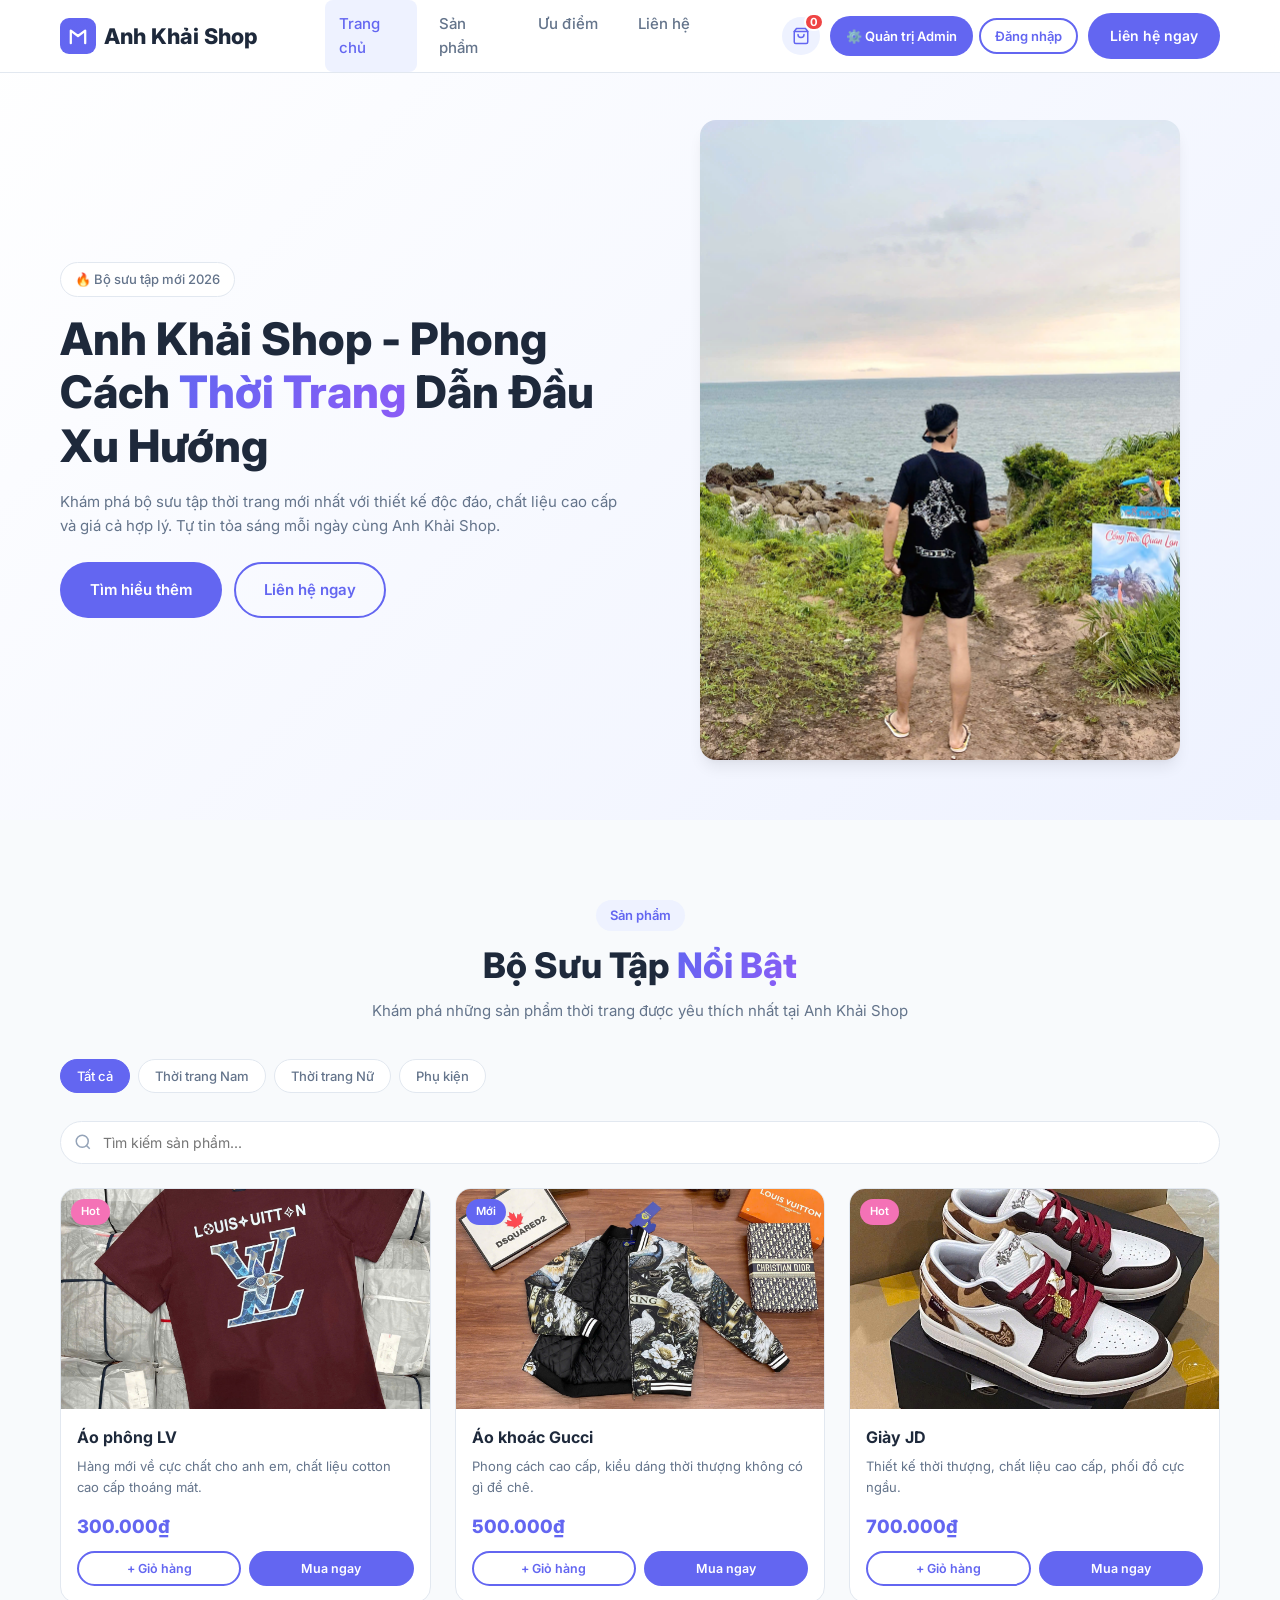
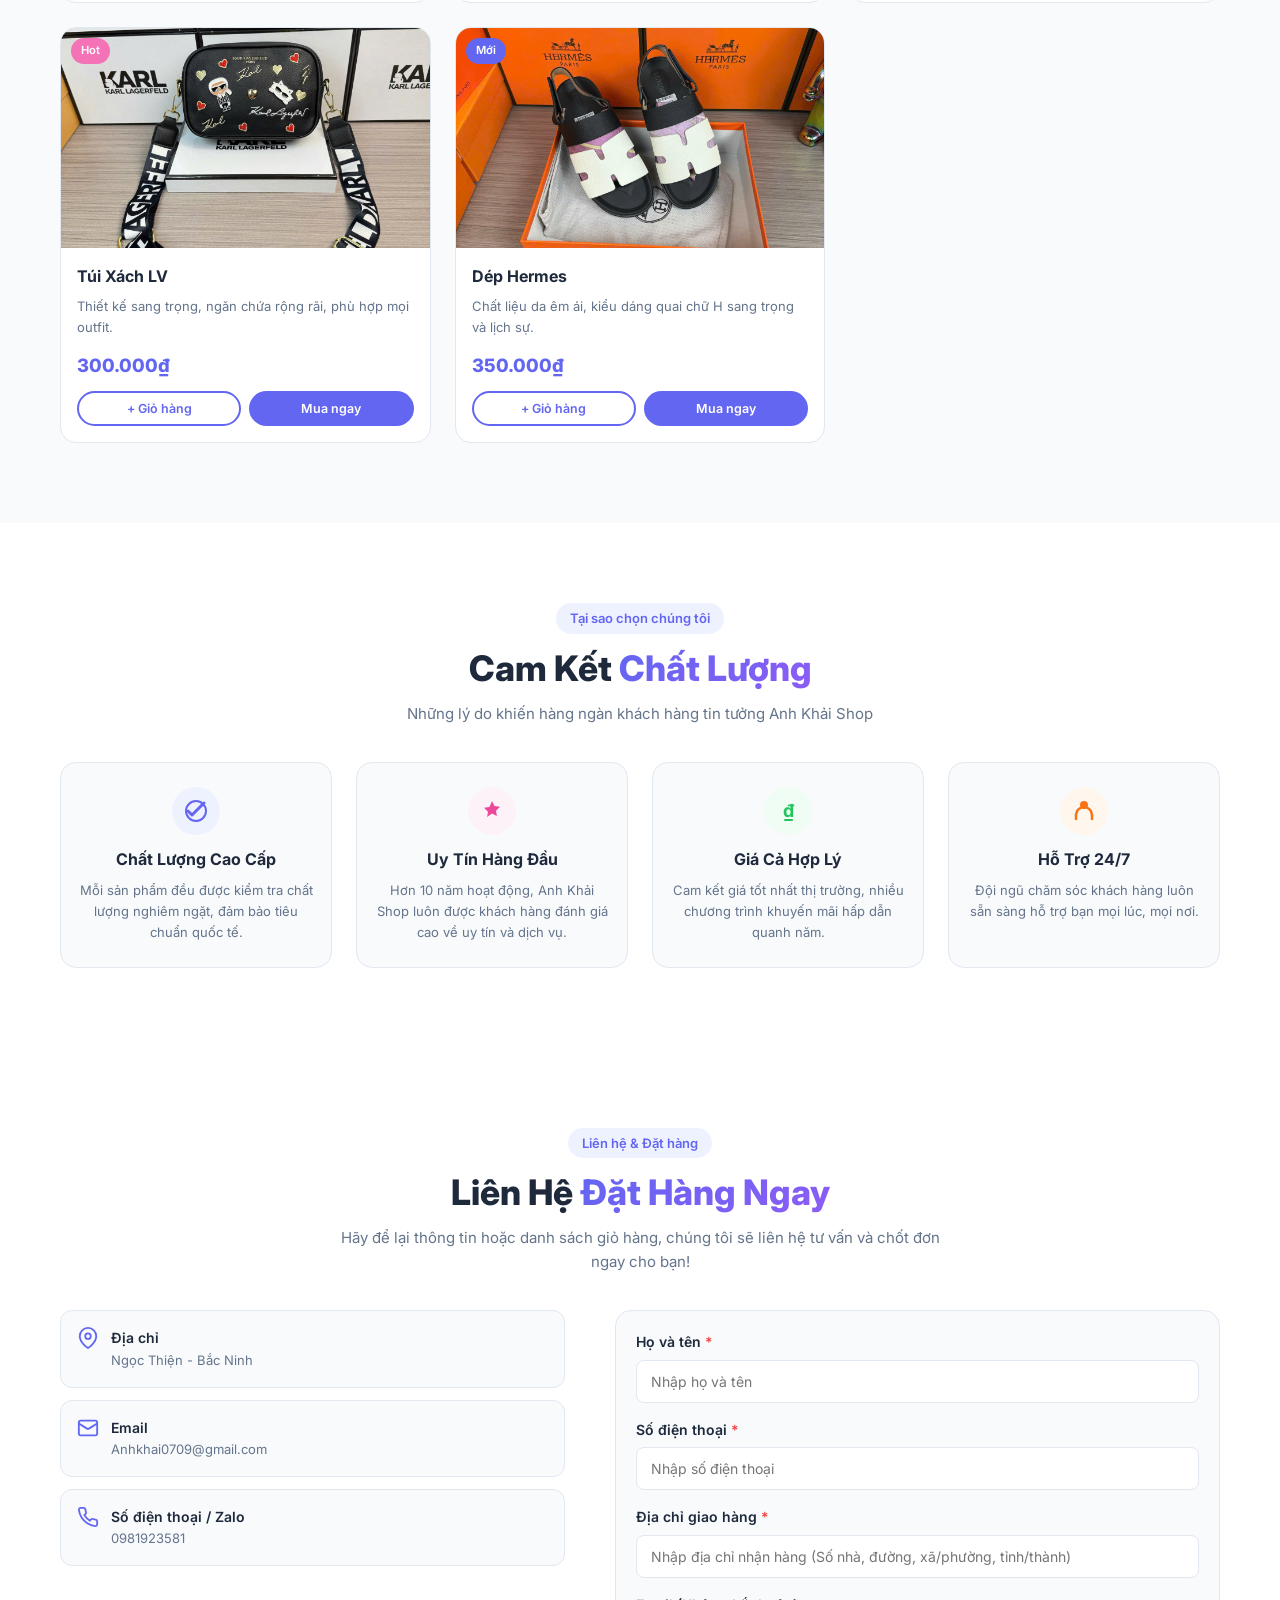
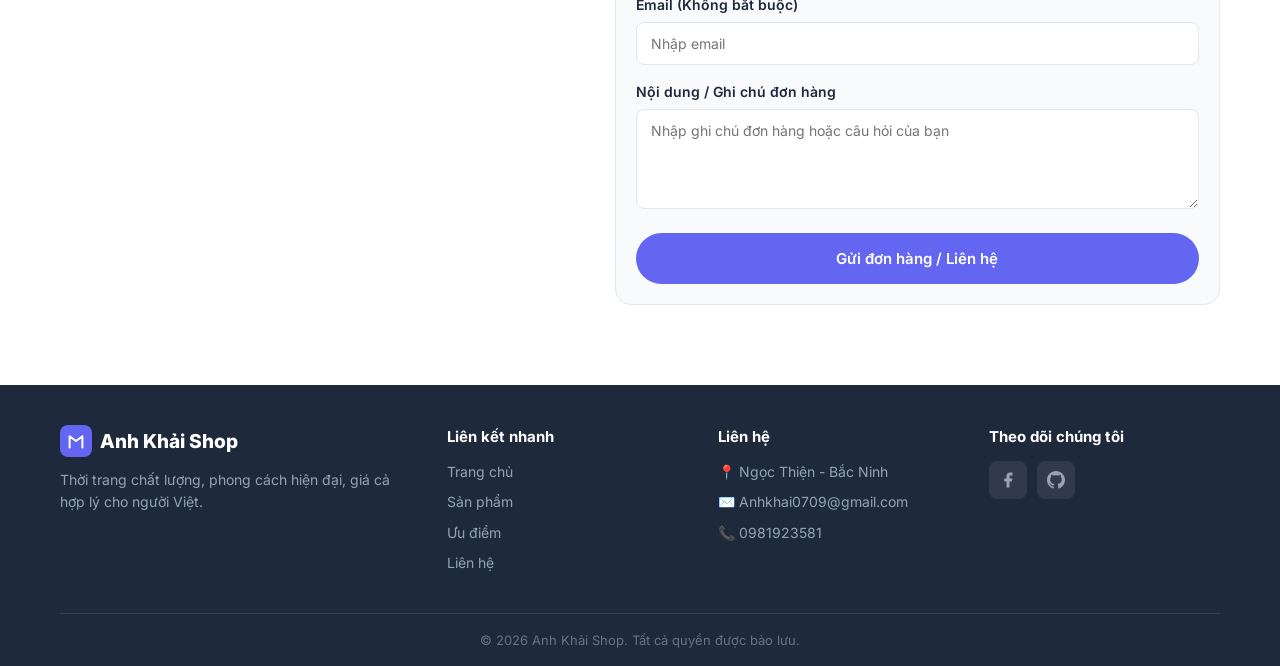
==== commit 789aedcd: "tt" ====
--- a/index.html
+++ b/index.html
@@ -45,7 +45,6 @@
                     <li><a href="#products" class="header__link">Sản phẩm</a></li>
                     <li><a href="#why-us" class="header__link">Ưu điểm</a></li>
                     <li><a href="#contact" class="header__link">Liên hệ</a></li>
-                    <li><a href="admin.html" class="header__link" style="color:var(--primary);font-weight:700;">⚙️ Quản trị Admin</a></li>
                 </ul>
             </nav>
 
@@ -376,7 +375,6 @@
                         <li><a href="#products">Sản phẩm</a></li>
                         <li><a href="#why-us">Ưu điểm</a></li>
                         <li><a href="#contact">Liên hệ</a></li>
-                        <li><a href="admin.html" style="color:var(--primary);font-weight:600;">⚙️ Trang Quản Trị Admin</a></li>
                     </ul>
                 </div>
 
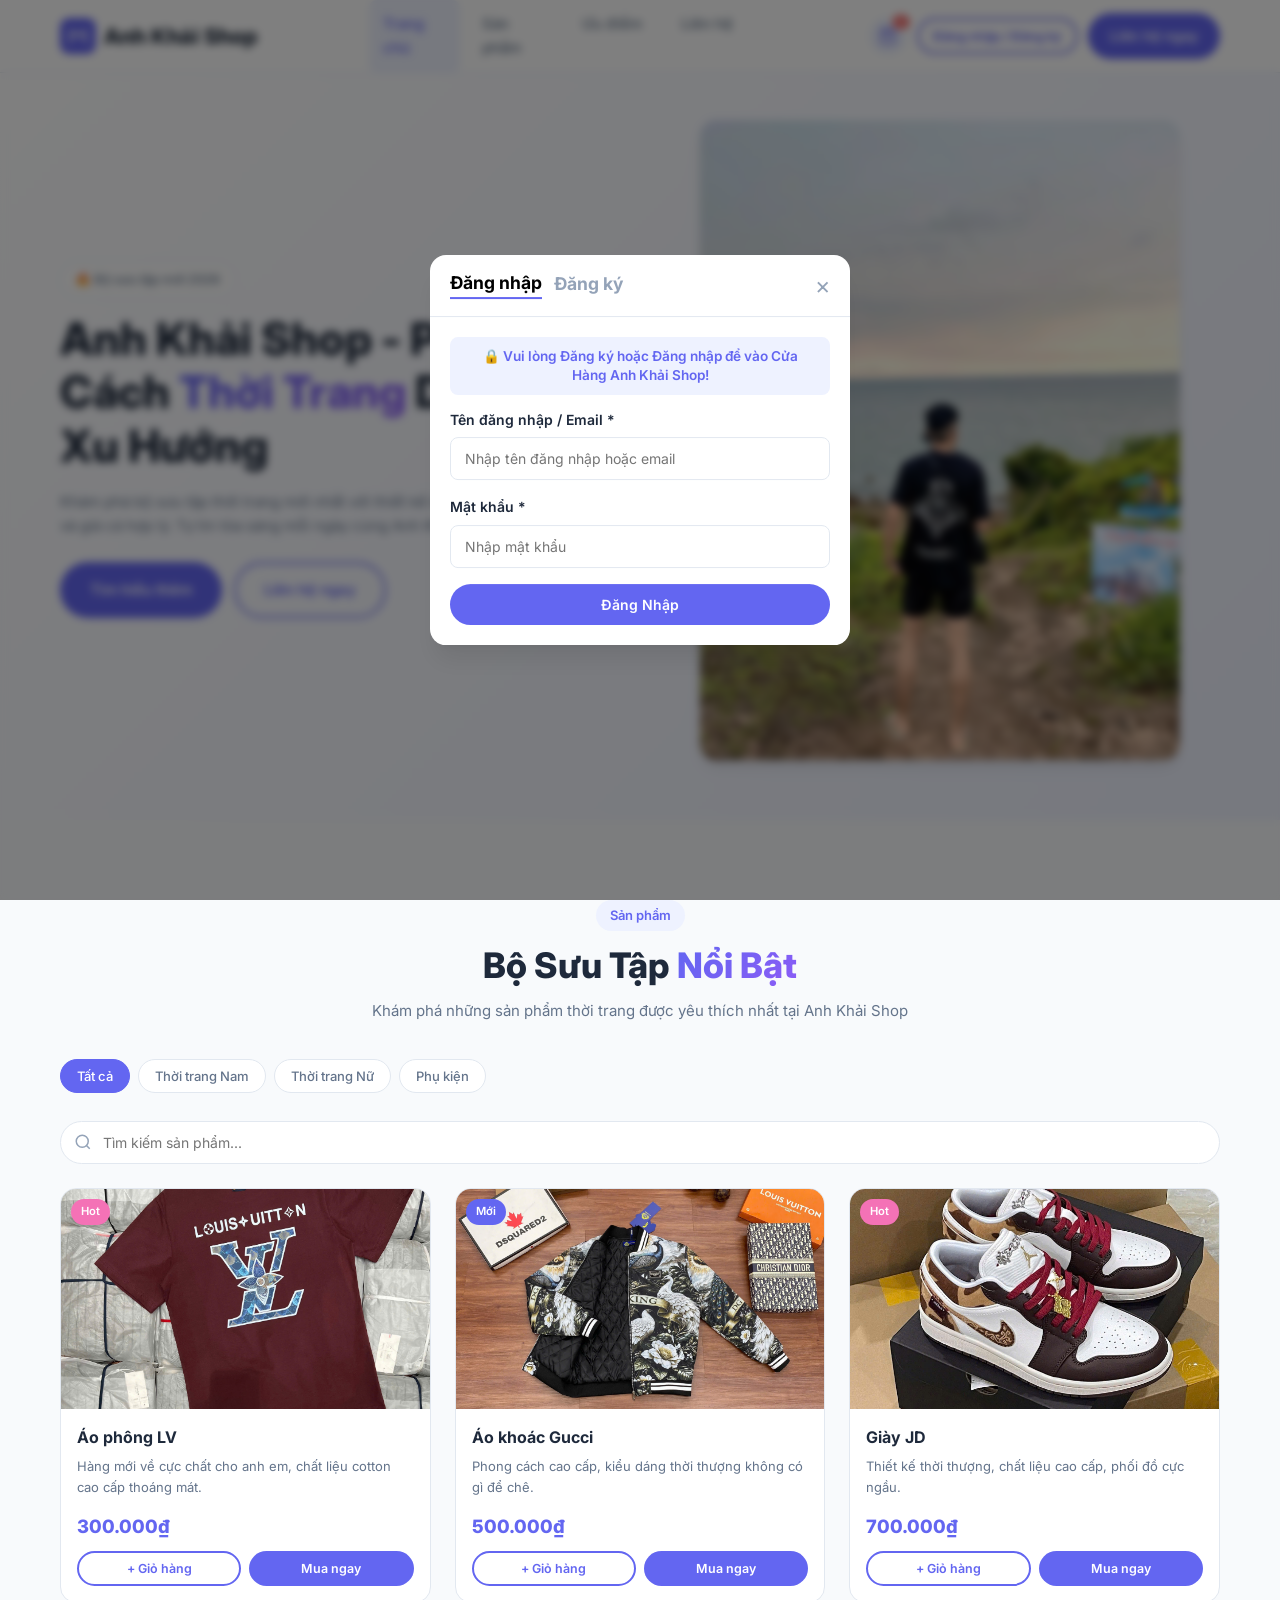
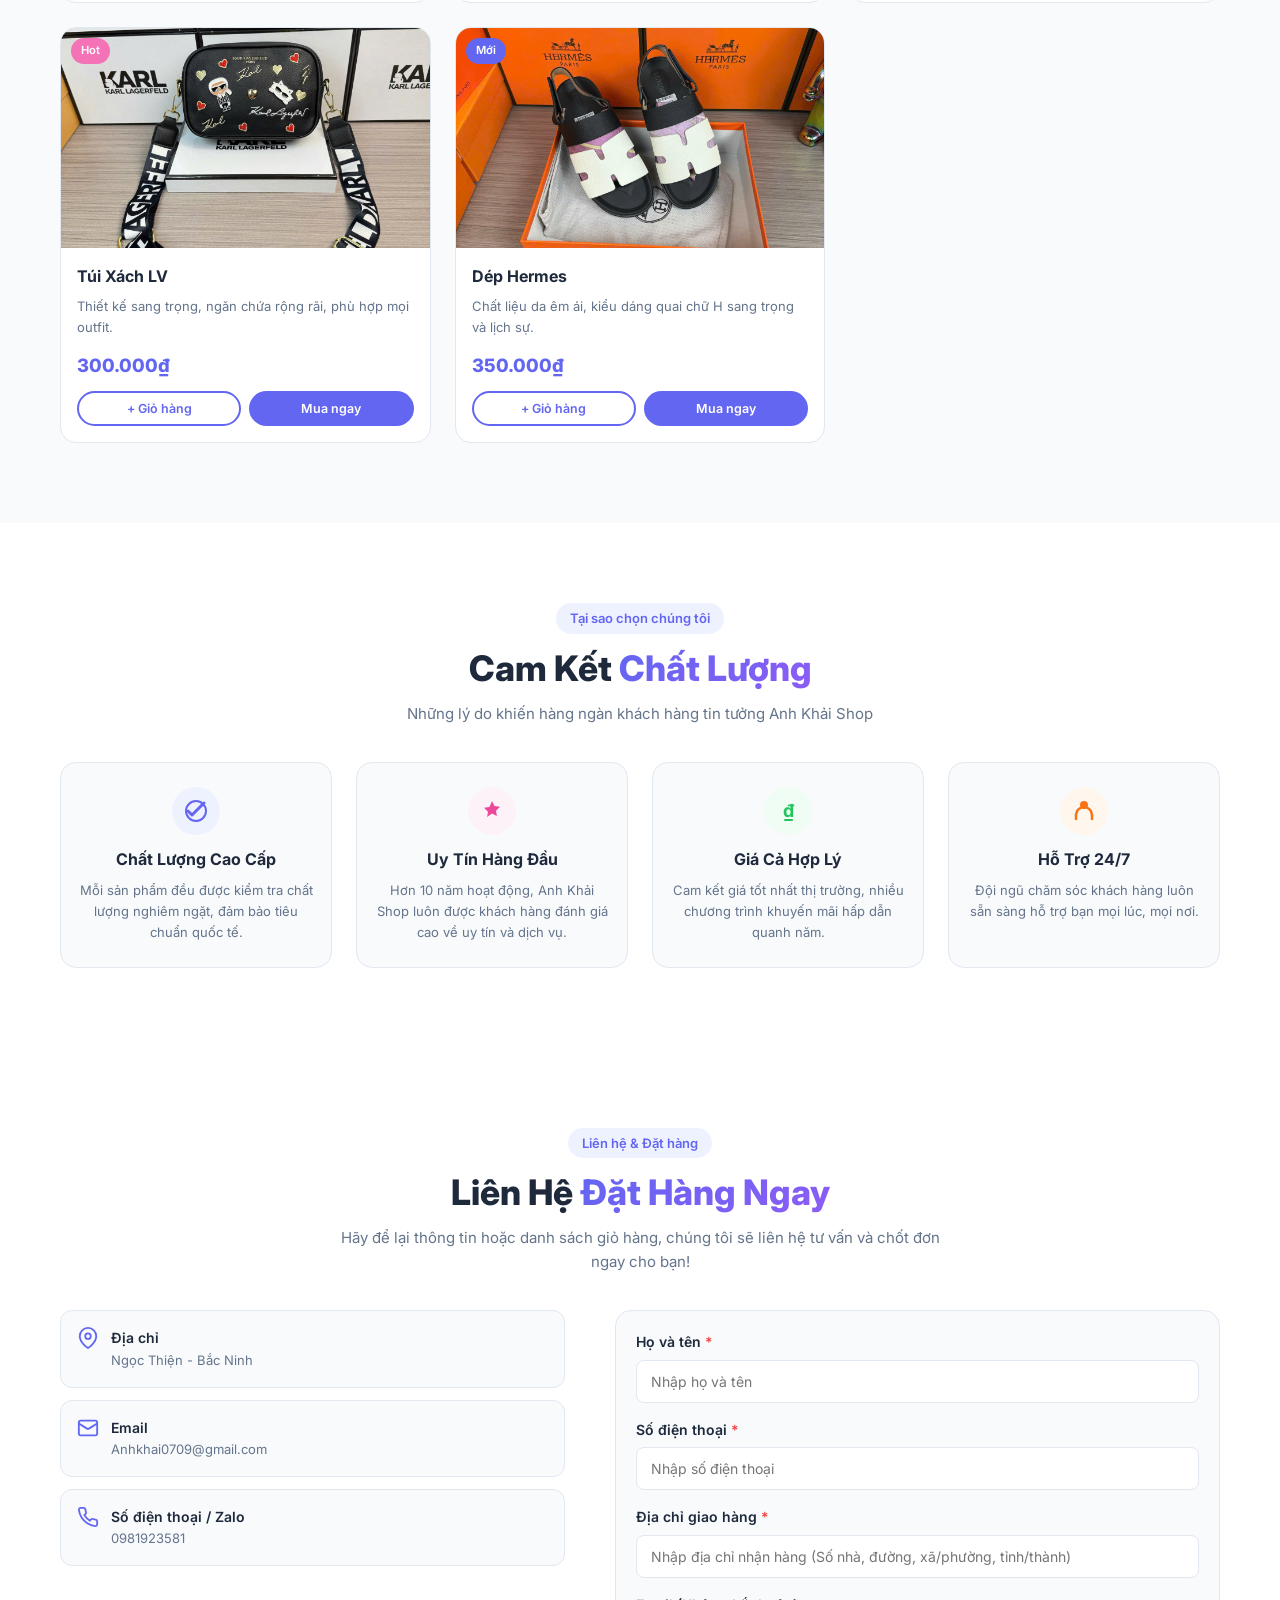
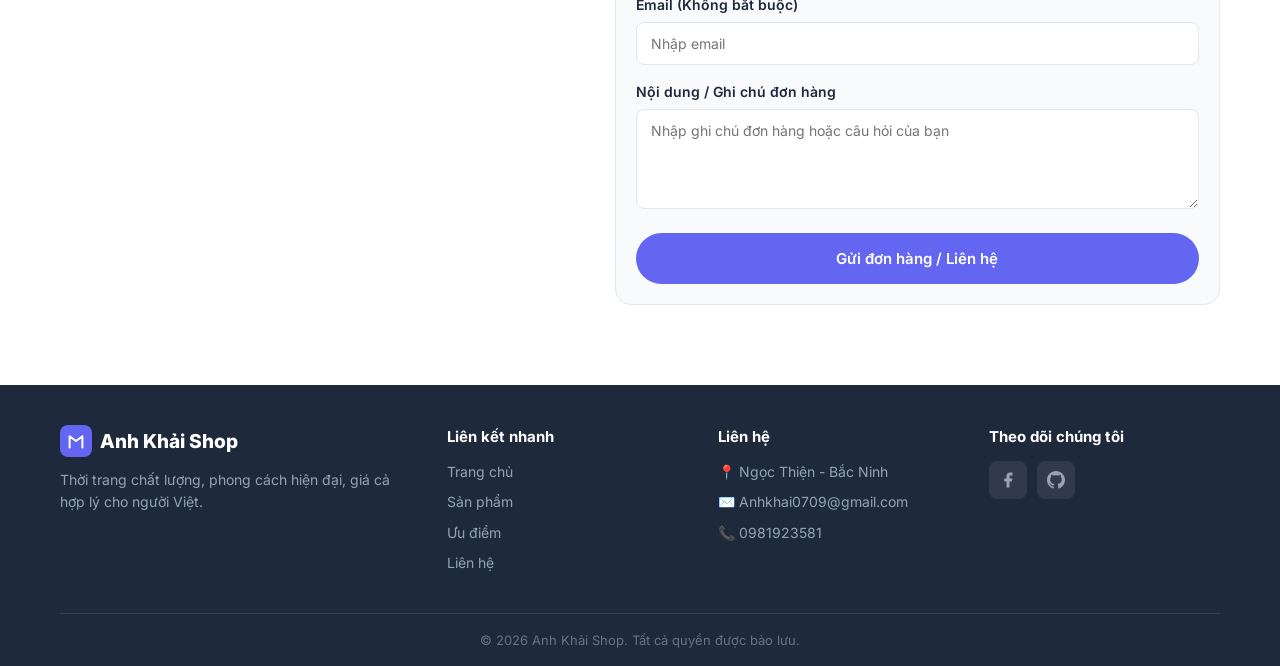
==== commit 749b85d2: "tk" ====
--- a/index.html
+++ b/index.html
@@ -458,6 +458,9 @@
             
             <!-- Login Form -->
             <form id="loginForm" class="modal-body">
+                <div style="background:#eef2ff;color:var(--primary);padding:10px 14px;border-radius:8px;margin-bottom:14px;font-size:0.85rem;font-weight:600;text-align:center;line-height:1.4;">
+                    🔒 Vui lòng Đăng ký hoặc Đăng nhập để vào Cửa Hàng Anh Khải Shop!
+                </div>
                 <div class="form__group">
                     <label class="form__label">Tên đăng nhập / Email *</label>
                     <input type="text" id="loginUsername" class="form__input" placeholder="Nhập tên đăng nhập hoặc email" required>
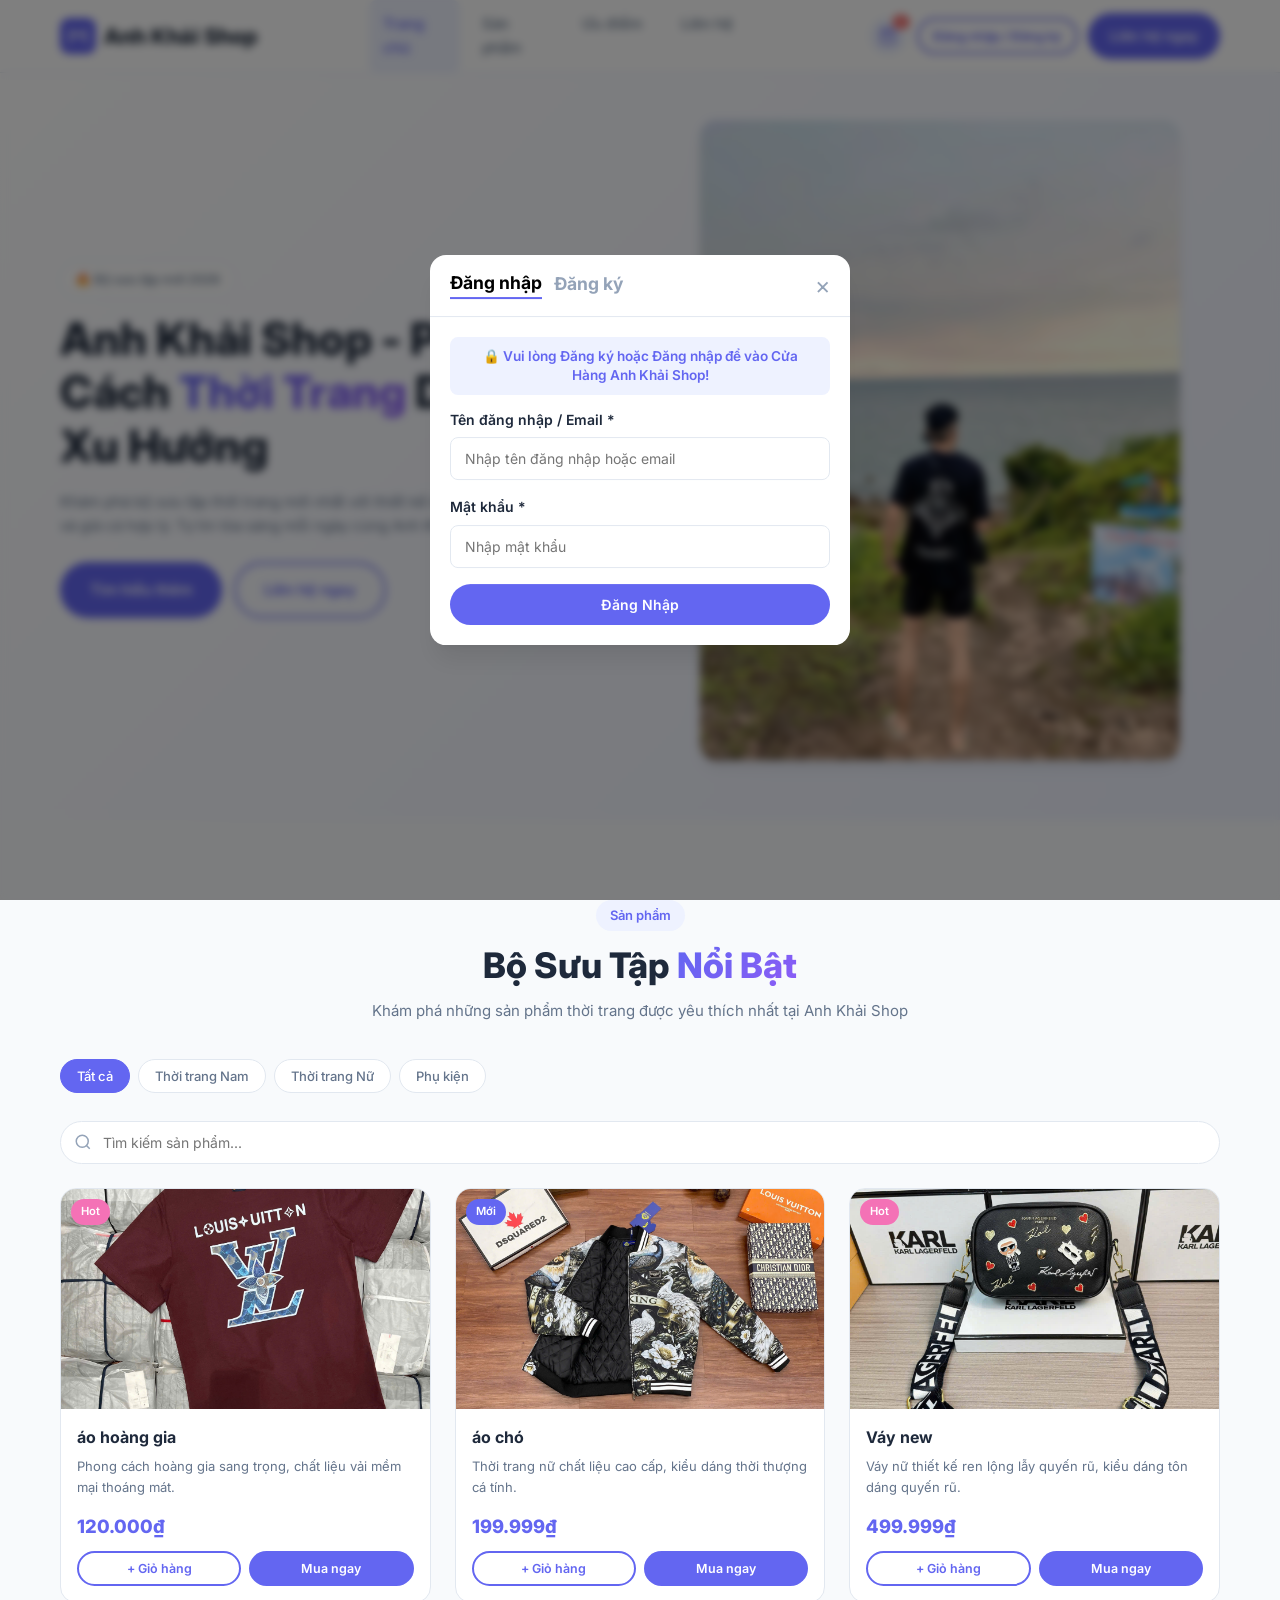
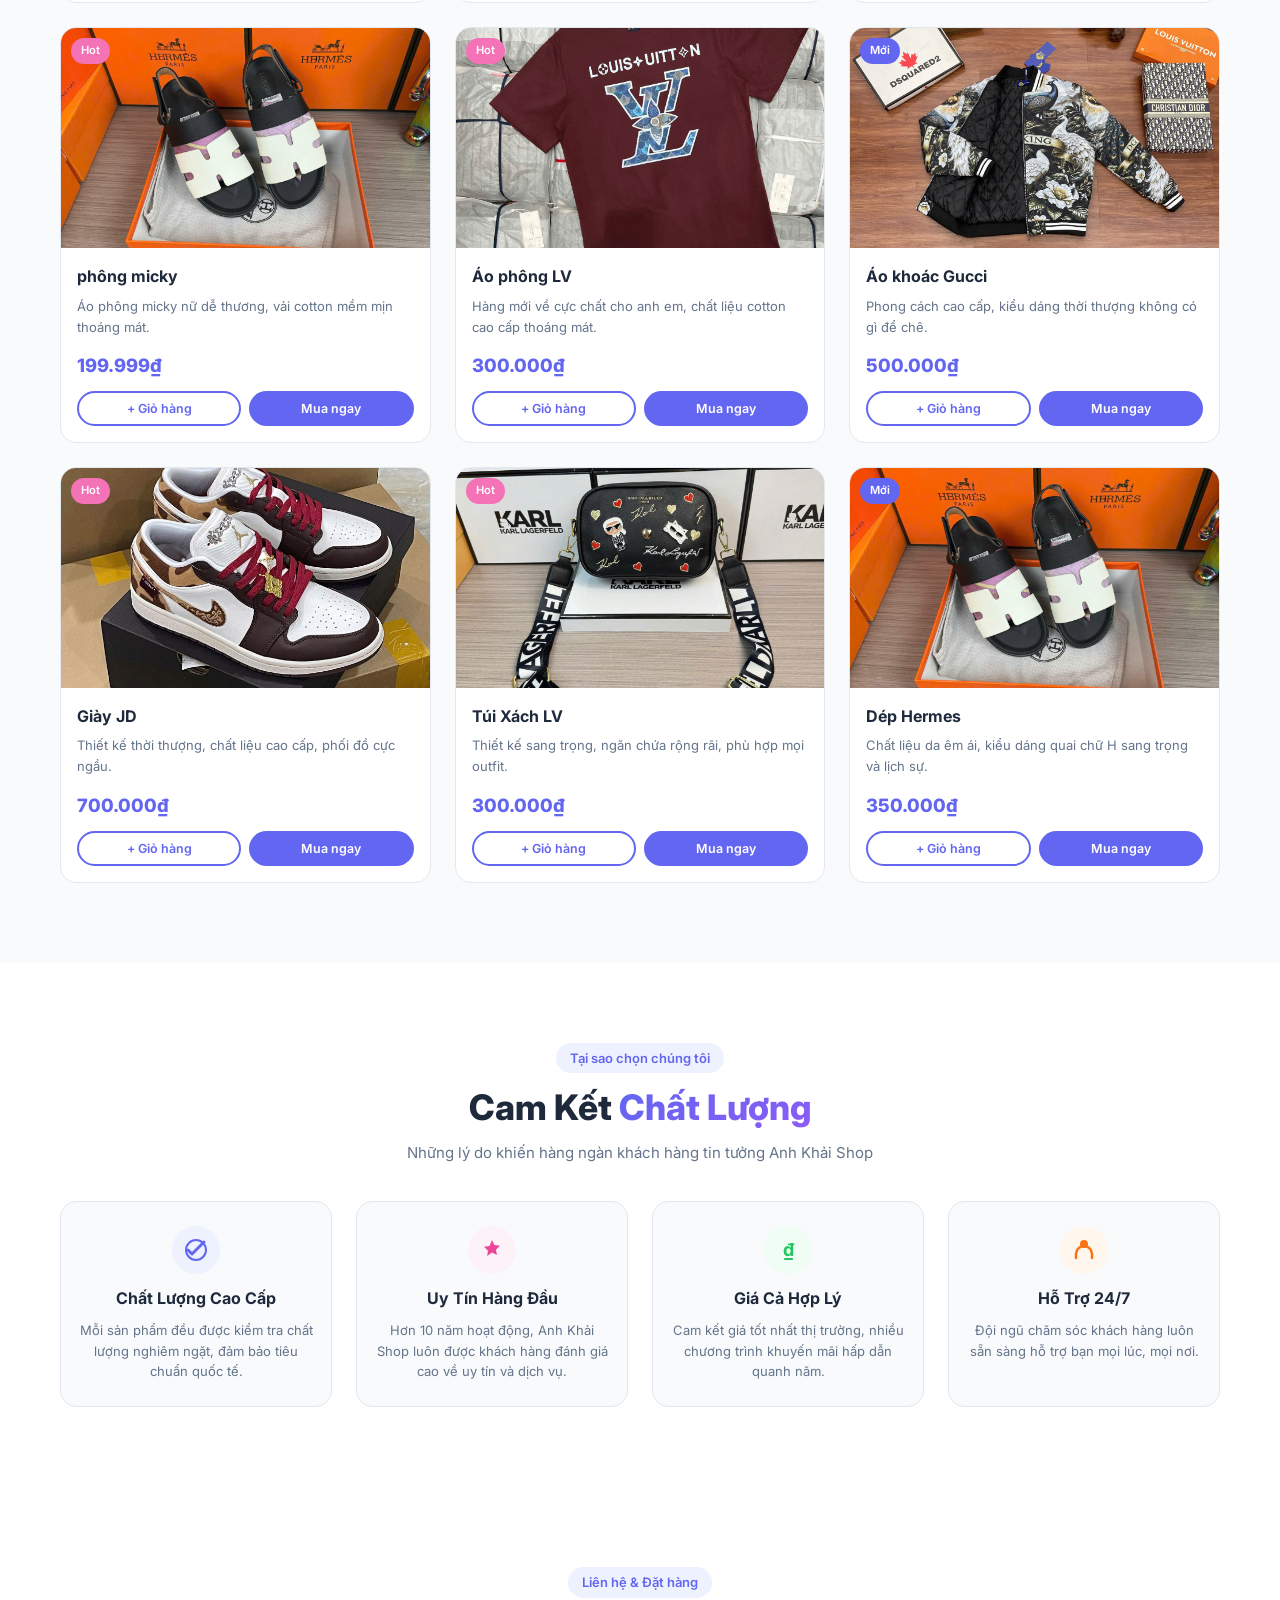
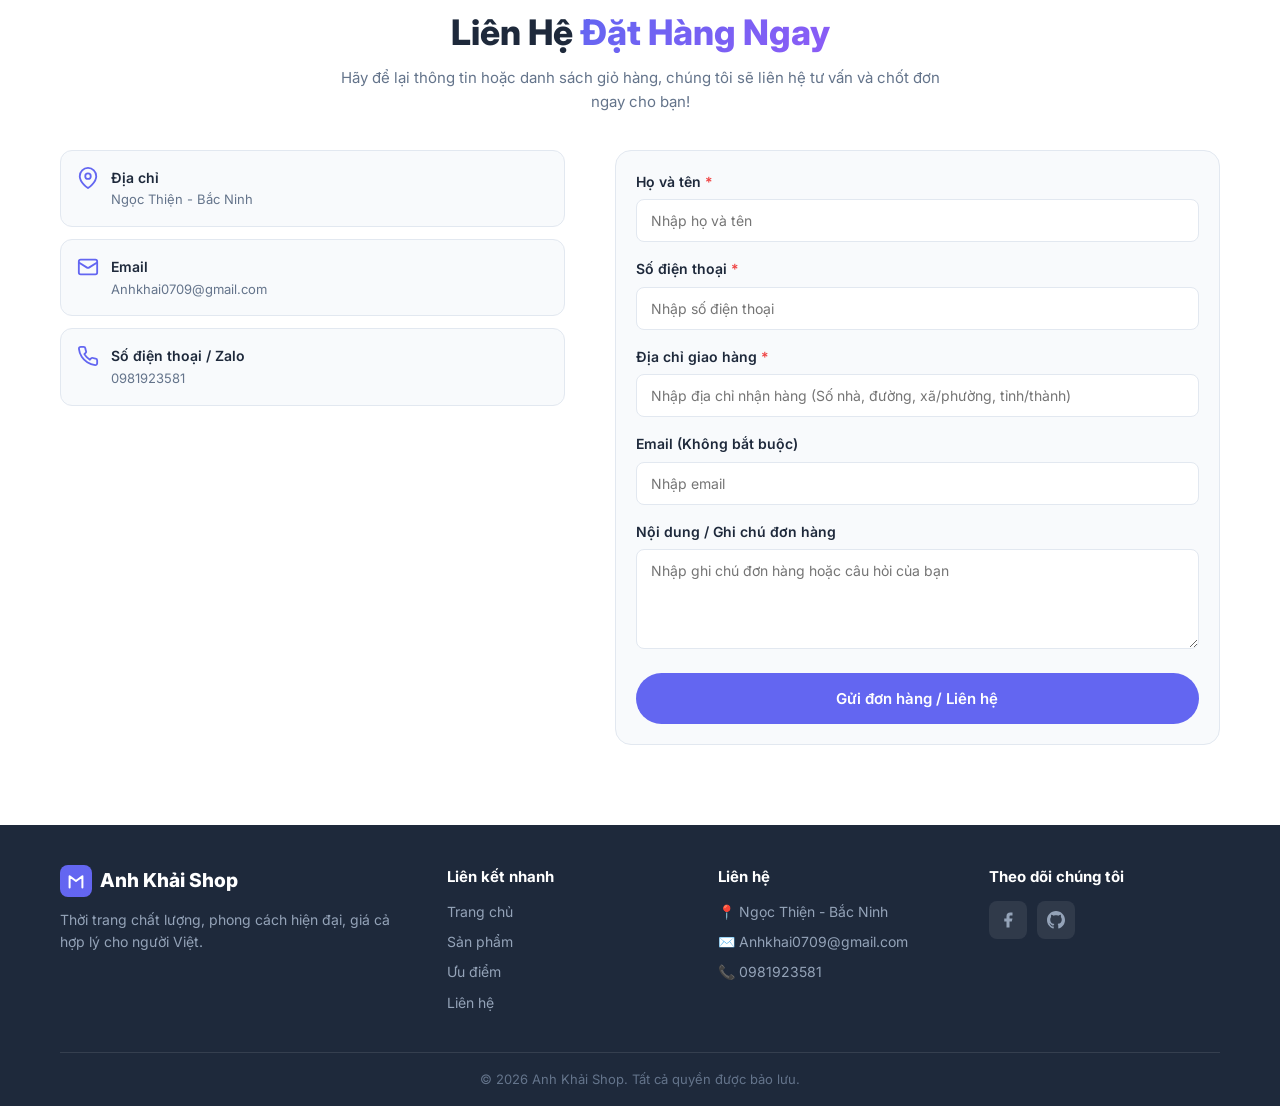
==== commit 0c875cc9: "anh" ====
--- a/index.html
+++ b/index.html
@@ -110,6 +110,106 @@
             </div>
 
             <div class="products__grid" id="productsGrid">
+                <!-- Áo Hoàng Gia -->
+                <article class="product-card animate-on-scroll" data-category="nam">
+                    <div class="product-card__image">
+                        <img src="assets/images/aohoanggia.jpg" alt="áo hoàng gia" loading="lazy" onerror="this.onerror=null; this.src='assets/images/anhaolv.jpg';">
+                        <span class="product-card__badge product-card__badge--hot">Hot</span>
+                    </div>
+                    <div class="product-card__content">
+                        <h3 class="product-card__name">áo hoàng gia</h3>
+                        <p class="product-card__desc">Phong cách hoàng gia sang trọng, chất liệu vải mềm mại thoáng mát.</p>
+                        <div class="product-card__footer">
+                            <div class="product-card__price-row">
+                                <span class="product-card__price">120.000₫</span>
+                            </div>
+                            <div class="product-card__actions">
+                                <button class="btn btn--sm btn--outline add-to-cart-btn" data-id="ao-hoang-gia" data-name="áo hoàng gia" data-price="120000" data-img="assets/images/aohoanggia.jpg">
+                                    + Giỏ hàng
+                                </button>
+                                <button class="btn btn--sm btn--primary buy-now-btn" data-id="ao-hoang-gia" data-name="áo hoàng gia" data-price="120000" data-img="assets/images/aohoanggia.jpg">
+                                    Mua ngay
+                                </button>
+                            </div>
+                        </div>
+                    </div>
+                </article>
+
+                <!-- Áo Chó -->
+                <article class="product-card animate-on-scroll" data-category="nu">
+                    <div class="product-card__image">
+                        <img src="assets/images/aochonu.jpg" alt="áo chó" loading="lazy" onerror="this.onerror=null; this.src='assets/images/khoacgc.jpg';">
+                        <span class="product-card__badge">Mới</span>
+                    </div>
+                    <div class="product-card__content">
+                        <h3 class="product-card__name">áo chó</h3>
+                        <p class="product-card__desc">Thời trang nữ chất liệu cao cấp, kiểu dáng thời thượng cá tính.</p>
+                        <div class="product-card__footer">
+                            <div class="product-card__price-row">
+                                <span class="product-card__price">199.999₫</span>
+                            </div>
+                            <div class="product-card__actions">
+                                <button class="btn btn--sm btn--outline add-to-cart-btn" data-id="ao-cho" data-name="áo chó" data-price="199999" data-img="assets/images/aochonu.jpg">
+                                    + Giỏ hàng
+                                </button>
+                                <button class="btn btn--sm btn--primary buy-now-btn" data-id="ao-cho" data-name="áo chó" data-price="199999" data-img="assets/images/aochonu.jpg">
+                                    Mua ngay
+                                </button>
+                            </div>
+                        </div>
+                    </div>
+                </article>
+
+                <!-- Váy New -->
+                <article class="product-card animate-on-scroll" data-category="nu">
+                    <div class="product-card__image">
+                        <img src="assets/images/vay.jpg" alt="Váy new" loading="lazy" onerror="this.onerror=null; this.src='assets/images/tuilv.jpg';">
+                        <span class="product-card__badge product-card__badge--hot">Hot</span>
+                    </div>
+                    <div class="product-card__content">
+                        <h3 class="product-card__name">Váy new</h3>
+                        <p class="product-card__desc">Váy nữ thiết kế ren lộng lẫy quyến rũ, kiểu dáng tôn dáng quyến rũ.</p>
+                        <div class="product-card__footer">
+                            <div class="product-card__price-row">
+                                <span class="product-card__price">499.999₫</span>
+                            </div>
+                            <div class="product-card__actions">
+                                <button class="btn btn--sm btn--outline add-to-cart-btn" data-id="vay-new" data-name="Váy new" data-price="499999" data-img="assets/images/vay.jpg">
+                                    + Giỏ hàng
+                                </button>
+                                <button class="btn btn--sm btn--primary buy-now-btn" data-id="vay-new" data-name="Váy new" data-price="499999" data-img="assets/images/vay.jpg">
+                                    Mua ngay
+                                </button>
+                            </div>
+                        </div>
+                    </div>
+                </article>
+
+                <!-- Phông Micky -->
+                <article class="product-card animate-on-scroll" data-category="nu">
+                    <div class="product-card__image">
+                        <img src="assets/images/aogaunu.jpg" alt="phông micky" loading="lazy" onerror="this.onerror=null; this.src='assets/images/dephm.jpg';">
+                        <span class="product-card__badge product-card__badge--hot">Hot</span>
+                    </div>
+                    <div class="product-card__content">
+                        <h3 class="product-card__name">phông micky</h3>
+                        <p class="product-card__desc">Áo phông micky nữ dễ thương, vải cotton mềm mịn thoáng mát.</p>
+                        <div class="product-card__footer">
+                            <div class="product-card__price-row">
+                                <span class="product-card__price">199.999₫</span>
+                            </div>
+                            <div class="product-card__actions">
+                                <button class="btn btn--sm btn--outline add-to-cart-btn" data-id="phong-micky" data-name="phông micky" data-price="199999" data-img="assets/images/aogaunu.jpg">
+                                    + Giỏ hàng
+                                </button>
+                                <button class="btn btn--sm btn--primary buy-now-btn" data-id="phong-micky" data-name="phông micky" data-price="199999" data-img="assets/images/aogaunu.jpg">
+                                    Mua ngay
+                                </button>
+                            </div>
+                        </div>
+                    </div>
+                </article>
+
                 <!-- Áo Phông LV -->
                 <article class="product-card animate-on-scroll" data-category="nam">
                     <div class="product-card__image">
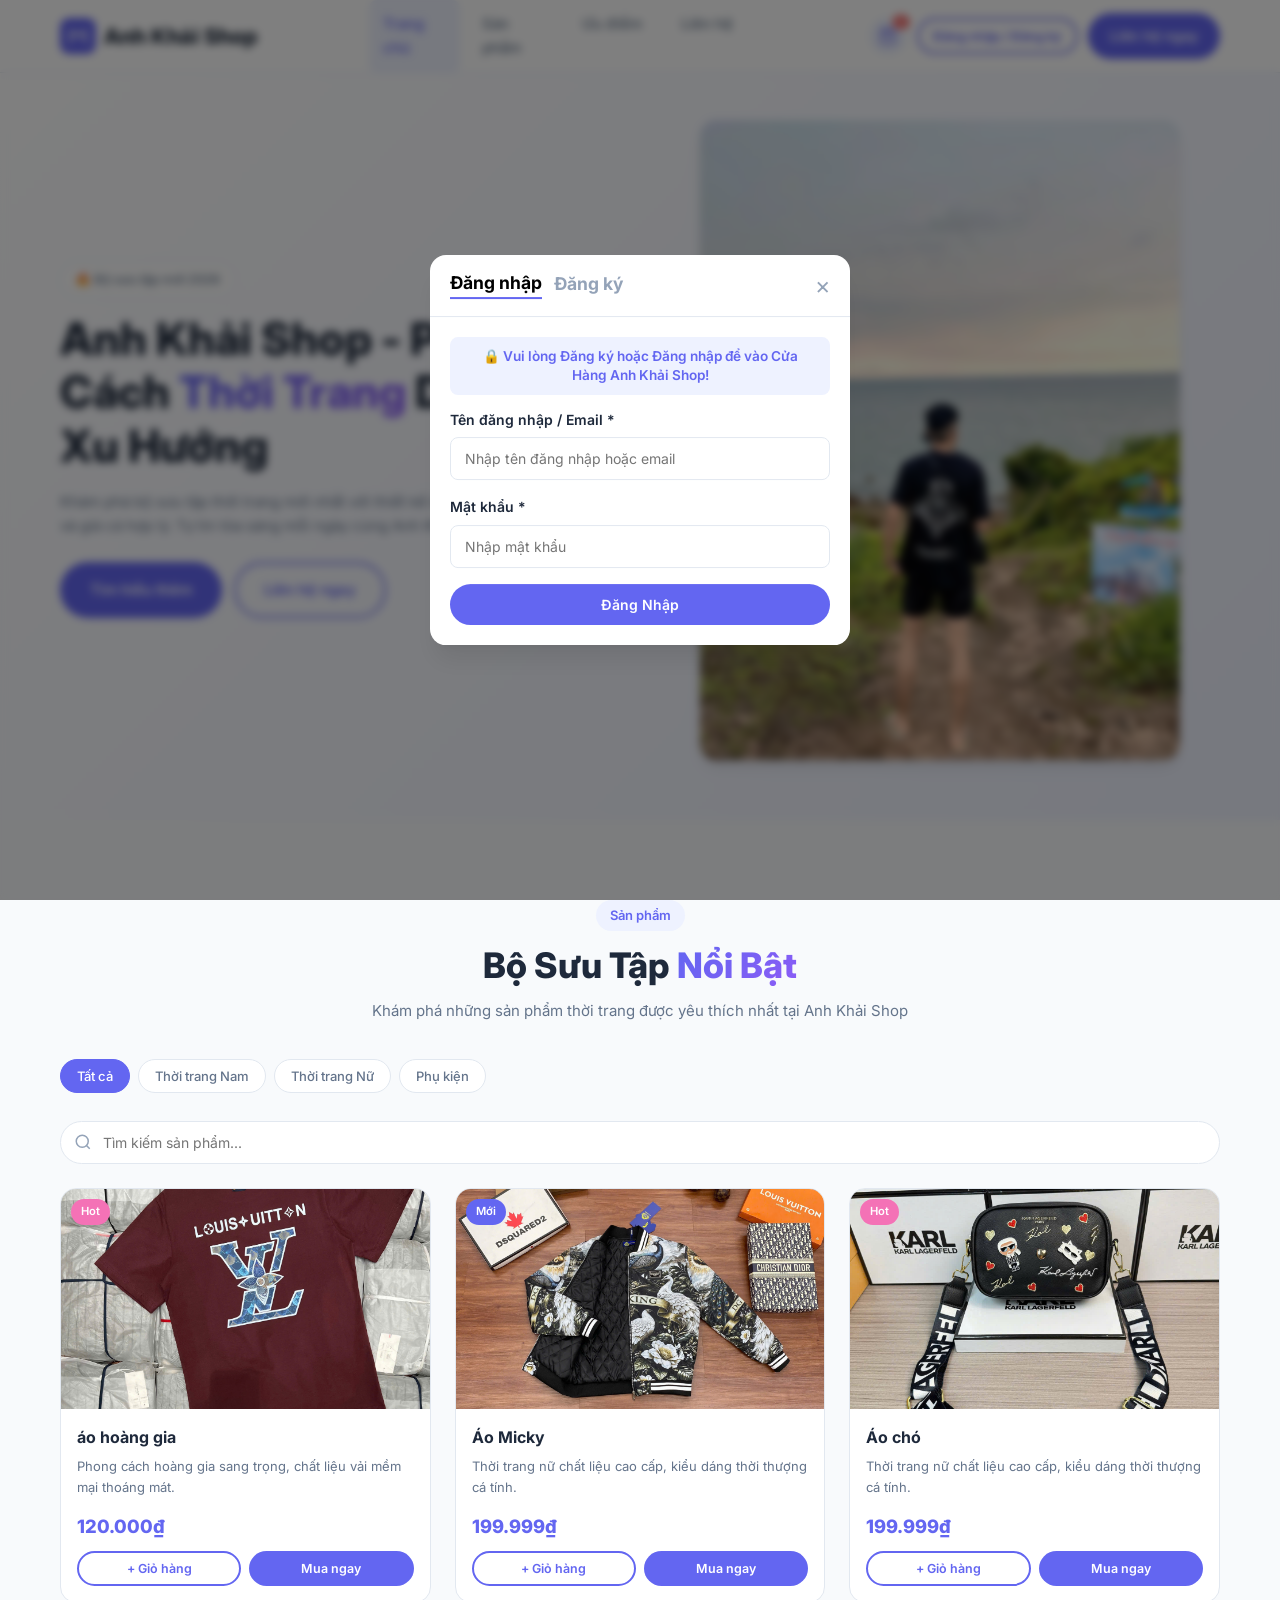
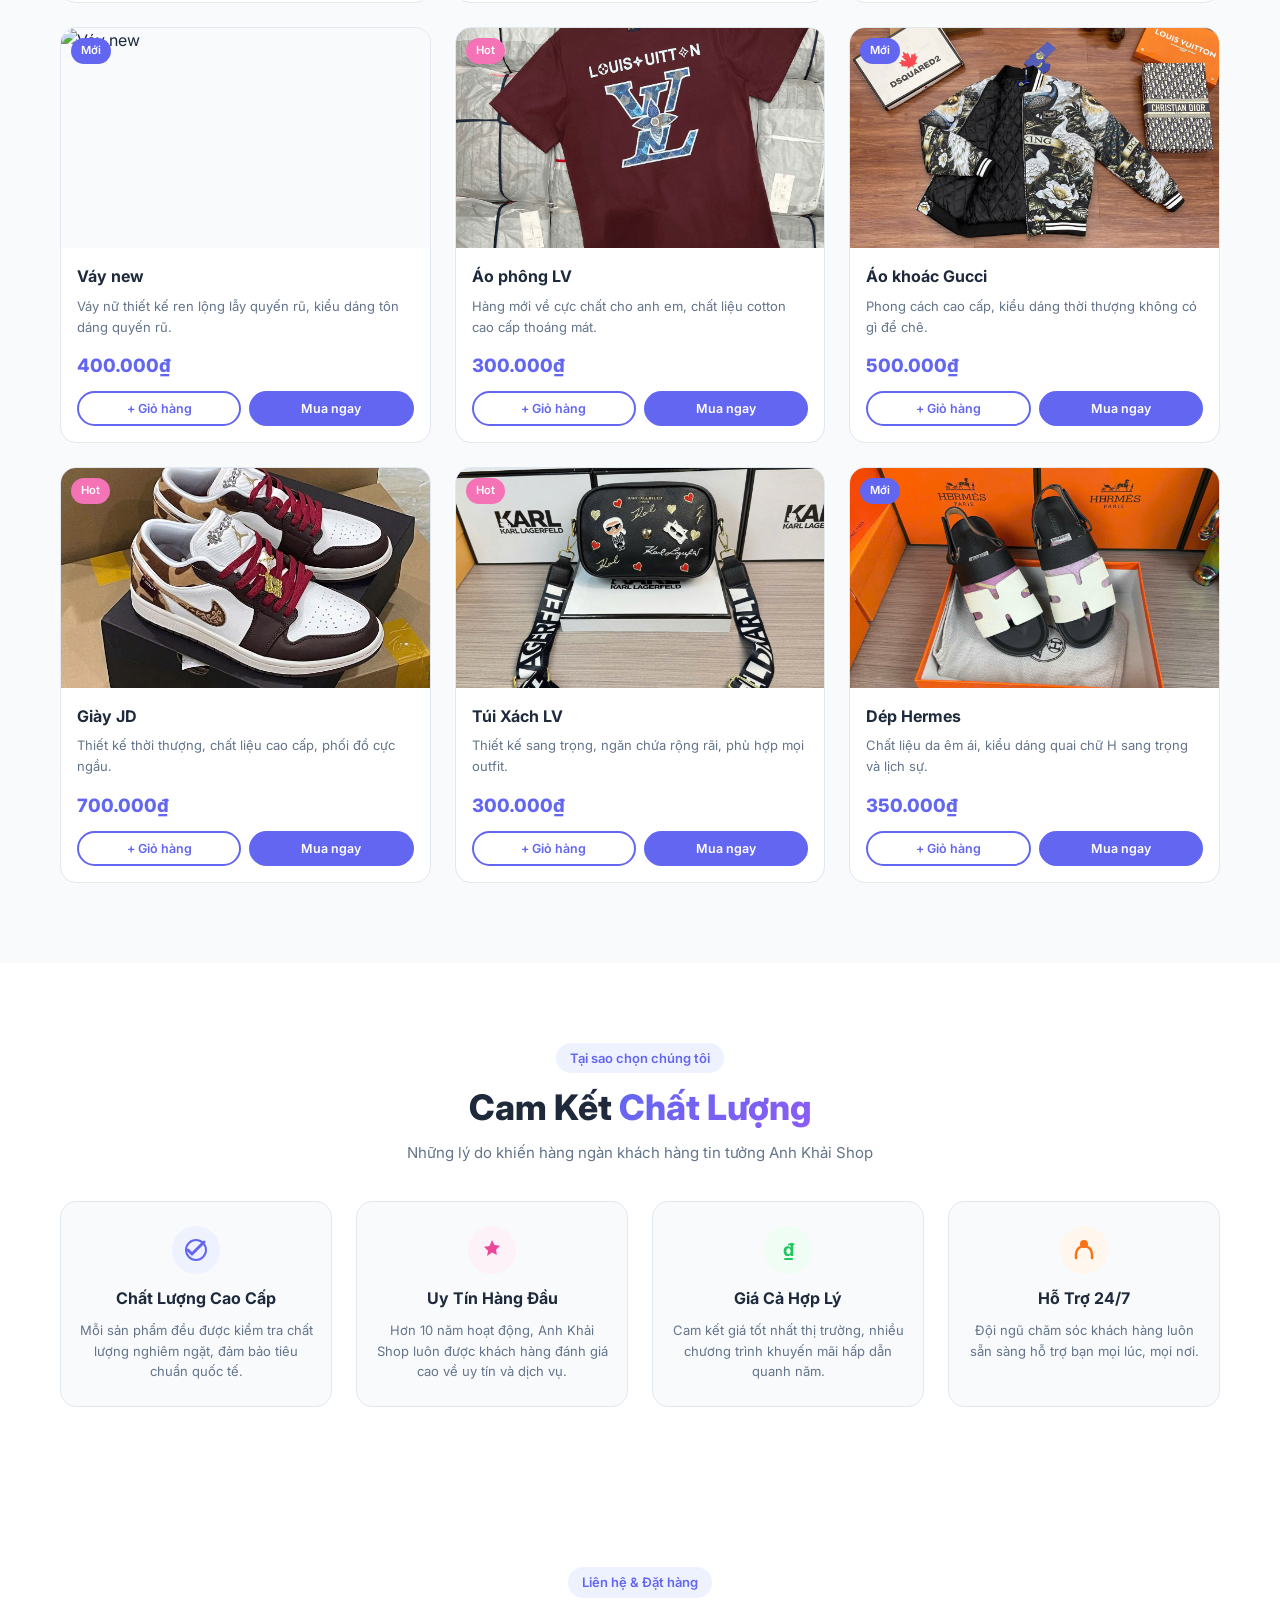
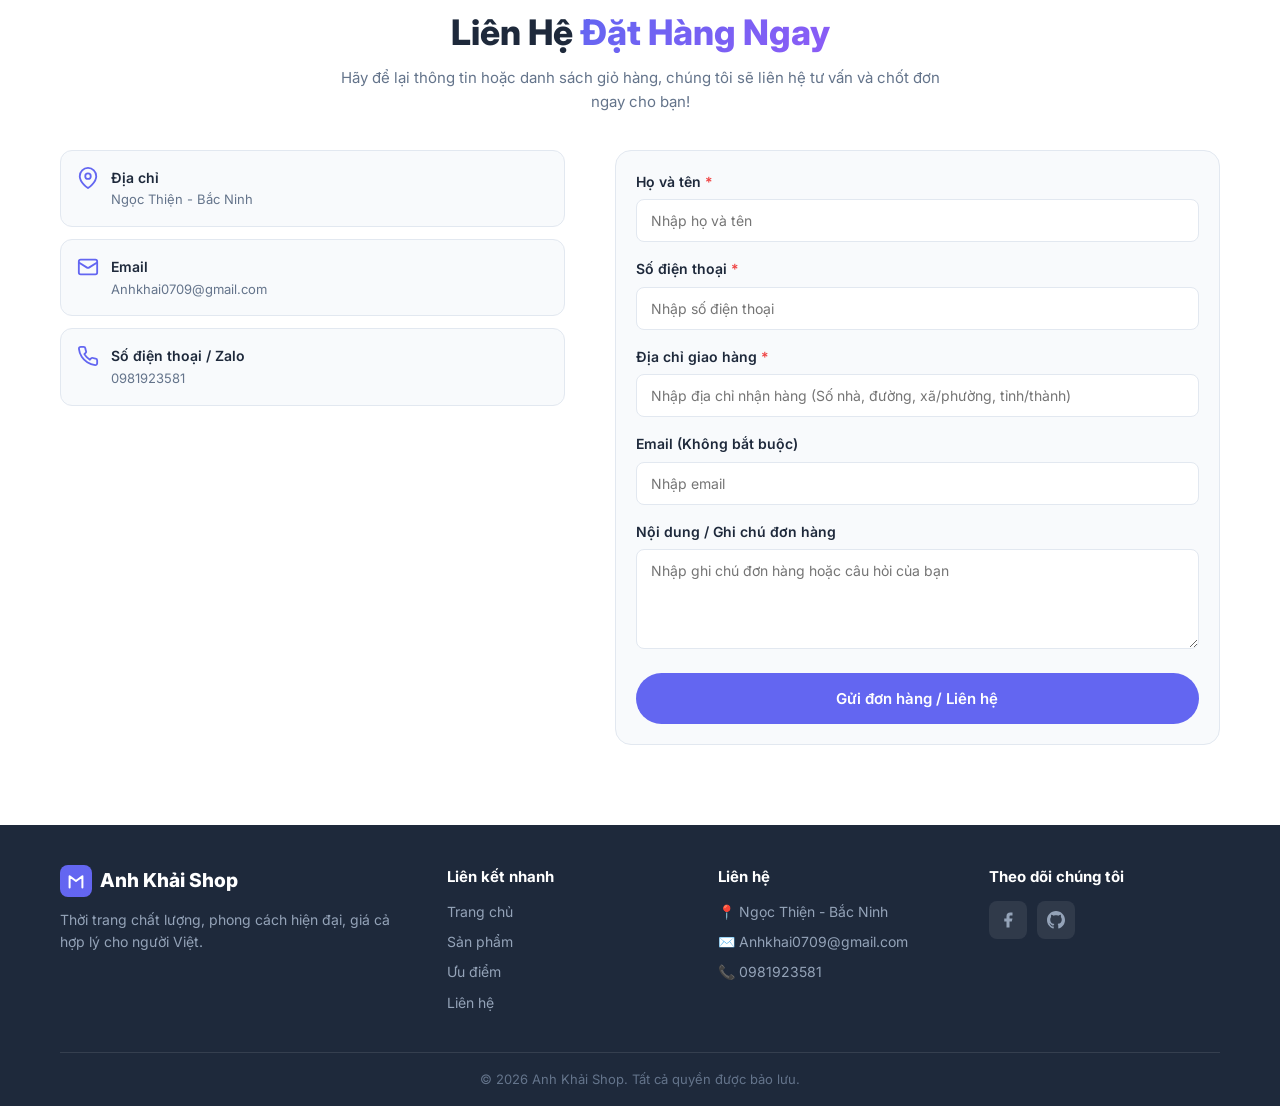
==== commit 570934e9: "thu" ====
--- a/index.html
+++ b/index.html
@@ -138,11 +138,11 @@
                 <!-- Áo Chó -->
                 <article class="product-card animate-on-scroll" data-category="nu">
                     <div class="product-card__image">
-                        <img src="assets/images/aochonu.jpg" alt="áo chó" loading="lazy" onerror="this.onerror=null; this.src='assets/images/khoacgc.jpg';">
+                        <img src="d:\ảnh quần áo\aogaunu.jpg" alt="Áo Micky" loading="lazy" onerror="this.onerror=null; this.src='assets/images/khoacgc.jpg';">
                         <span class="product-card__badge">Mới</span>
                     </div>
                     <div class="product-card__content">
-                        <h3 class="product-card__name">áo chó</h3>
+                        <h3 class="product-card__name">Áo Micky</h3>
                         <p class="product-card__desc">Thời trang nữ chất liệu cao cấp, kiểu dáng thời thượng cá tính.</p>
                         <div class="product-card__footer">
                             <div class="product-card__price-row">
@@ -160,49 +160,49 @@
                     </div>
                 </article>
 
-                <!-- Váy New -->
+             
                 <article class="product-card animate-on-scroll" data-category="nu">
                     <div class="product-card__image">
-                        <img src="assets/images/vay.jpg" alt="Váy new" loading="lazy" onerror="this.onerror=null; this.src='assets/images/tuilv.jpg';">
+                        <img src="assets/images/aochonu.jpg" alt="Áo chó" loading="lazy" onerror="this.onerror=null; this.src='assets/images/tuilv.jpg';">
                         <span class="product-card__badge product-card__badge--hot">Hot</span>
+                    </div>
+                    <div class="product-card__content">
+                        <h3 class="product-card__name">Áo chó</h3>
+                        <p class="product-card__desc">Thời trang nữ chất liệu cao cấp, kiểu dáng thời thượng cá tính.</p>
+                        <div class="product-card__footer">
+                            <div class="product-card__price-row">
+                                <span class="product-card__price">199.999₫</span>
+                            </div>
+                            <div class="product-card__actions">
+                                <button class="btn btn--sm btn--outline add-to-cart-btn" data-id="ao-cho" data-name="Áo chó" data-price="199999" data-img="assets/images/aochonu.jpg">
+                                    + Giỏ hàng
+                                </button>
+                                <button class="btn btn--sm btn--primary buy-now-btn" data-id="ao-cho" data-name="Áo chó" data-price="199999" data-img="assets/images/aochonu.jpg">
+                                    Mua ngay
+                                </button>
+                            </div>
+                        </div>
+                    </div>
+                </article>
+
+                <!-- Phông Micky -->
+                 <article class="product-card animate-on-scroll" data-category="nam">
+                    <div class="product-card__image">
+                        <img src="assets/images/vay.jpg" alt="Váy new" loading="lazy">
+                        <span class="product-card__badge">Mới</span>
                     </div>
                     <div class="product-card__content">
                         <h3 class="product-card__name">Váy new</h3>
                         <p class="product-card__desc">Váy nữ thiết kế ren lộng lẫy quyến rũ, kiểu dáng tôn dáng quyến rũ.</p>
                         <div class="product-card__footer">
                             <div class="product-card__price-row">
-                                <span class="product-card__price">499.999₫</span>
-                            </div>
-                            <div class="product-card__actions">
-                                <button class="btn btn--sm btn--outline add-to-cart-btn" data-id="vay-new" data-name="Váy new" data-price="499999" data-img="assets/images/vay.jpg">
-                                    + Giỏ hàng
-                                </button>
-                                <button class="btn btn--sm btn--primary buy-now-btn" data-id="vay-new" data-name="Váy new" data-price="499999" data-img="assets/images/vay.jpg">
-                                    Mua ngay
-                                </button>
-                            </div>
-                        </div>
-                    </div>
-                </article>
-
-                <!-- Phông Micky -->
-                <article class="product-card animate-on-scroll" data-category="nu">
-                    <div class="product-card__image">
-                        <img src="assets/images/aogaunu.jpg" alt="phông micky" loading="lazy" onerror="this.onerror=null; this.src='assets/images/dephm.jpg';">
-                        <span class="product-card__badge product-card__badge--hot">Hot</span>
-                    </div>
-                    <div class="product-card__content">
-                        <h3 class="product-card__name">phông micky</h3>
-                        <p class="product-card__desc">Áo phông micky nữ dễ thương, vải cotton mềm mịn thoáng mát.</p>
-                        <div class="product-card__footer">
-                            <div class="product-card__price-row">
-                                <span class="product-card__price">199.999₫</span>
-                            </div>
-                            <div class="product-card__actions">
-                                <button class="btn btn--sm btn--outline add-to-cart-btn" data-id="phong-micky" data-name="phông micky" data-price="199999" data-img="assets/images/aogaunu.jpg">
-                                    + Giỏ hàng
-                                </button>
-                                <button class="btn btn--sm btn--primary buy-now-btn" data-id="phong-micky" data-name="phông micky" data-price="199999" data-img="assets/images/aogaunu.jpg">
+                                <span class="product-card__price">400.000₫</span>
+                            </div>
+                            <div class="product-card__actions">
+                                <button class="btn btn--sm btn--outline add-to-cart-btn" data-id="ao-khoac-gucci" data-name="Áo khoác Gucci" data-price="500000" data-img="assets/images/khoacgc.jpg">
+                                    + Giỏ hàng
+                                </button>
+                                <button class="btn btn--sm btn--primary buy-now-btn" data-id="ao-khoac-gucci" data-name="Áo khoác Gucci" data-price="500000" data-img="assets/images/khoacgc.jpg">
                                     Mua ngay
                                 </button>
                             </div>
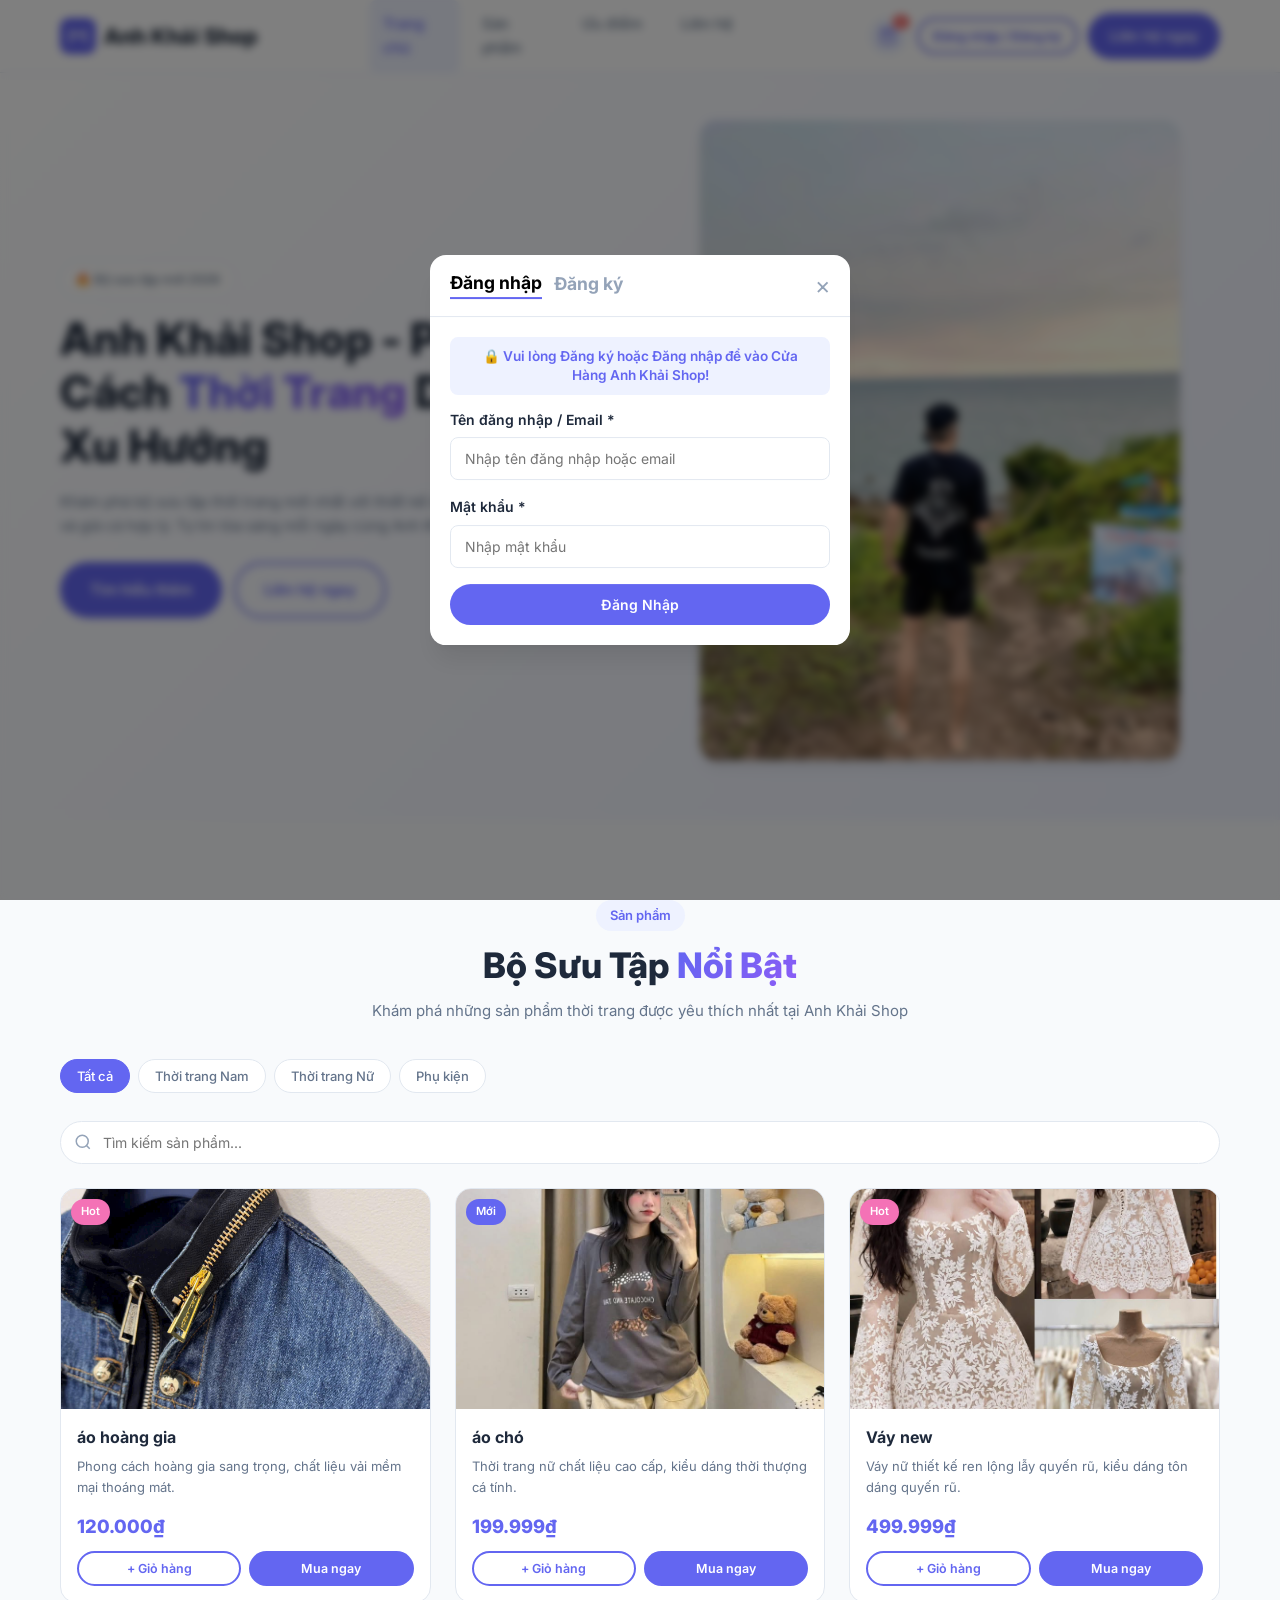
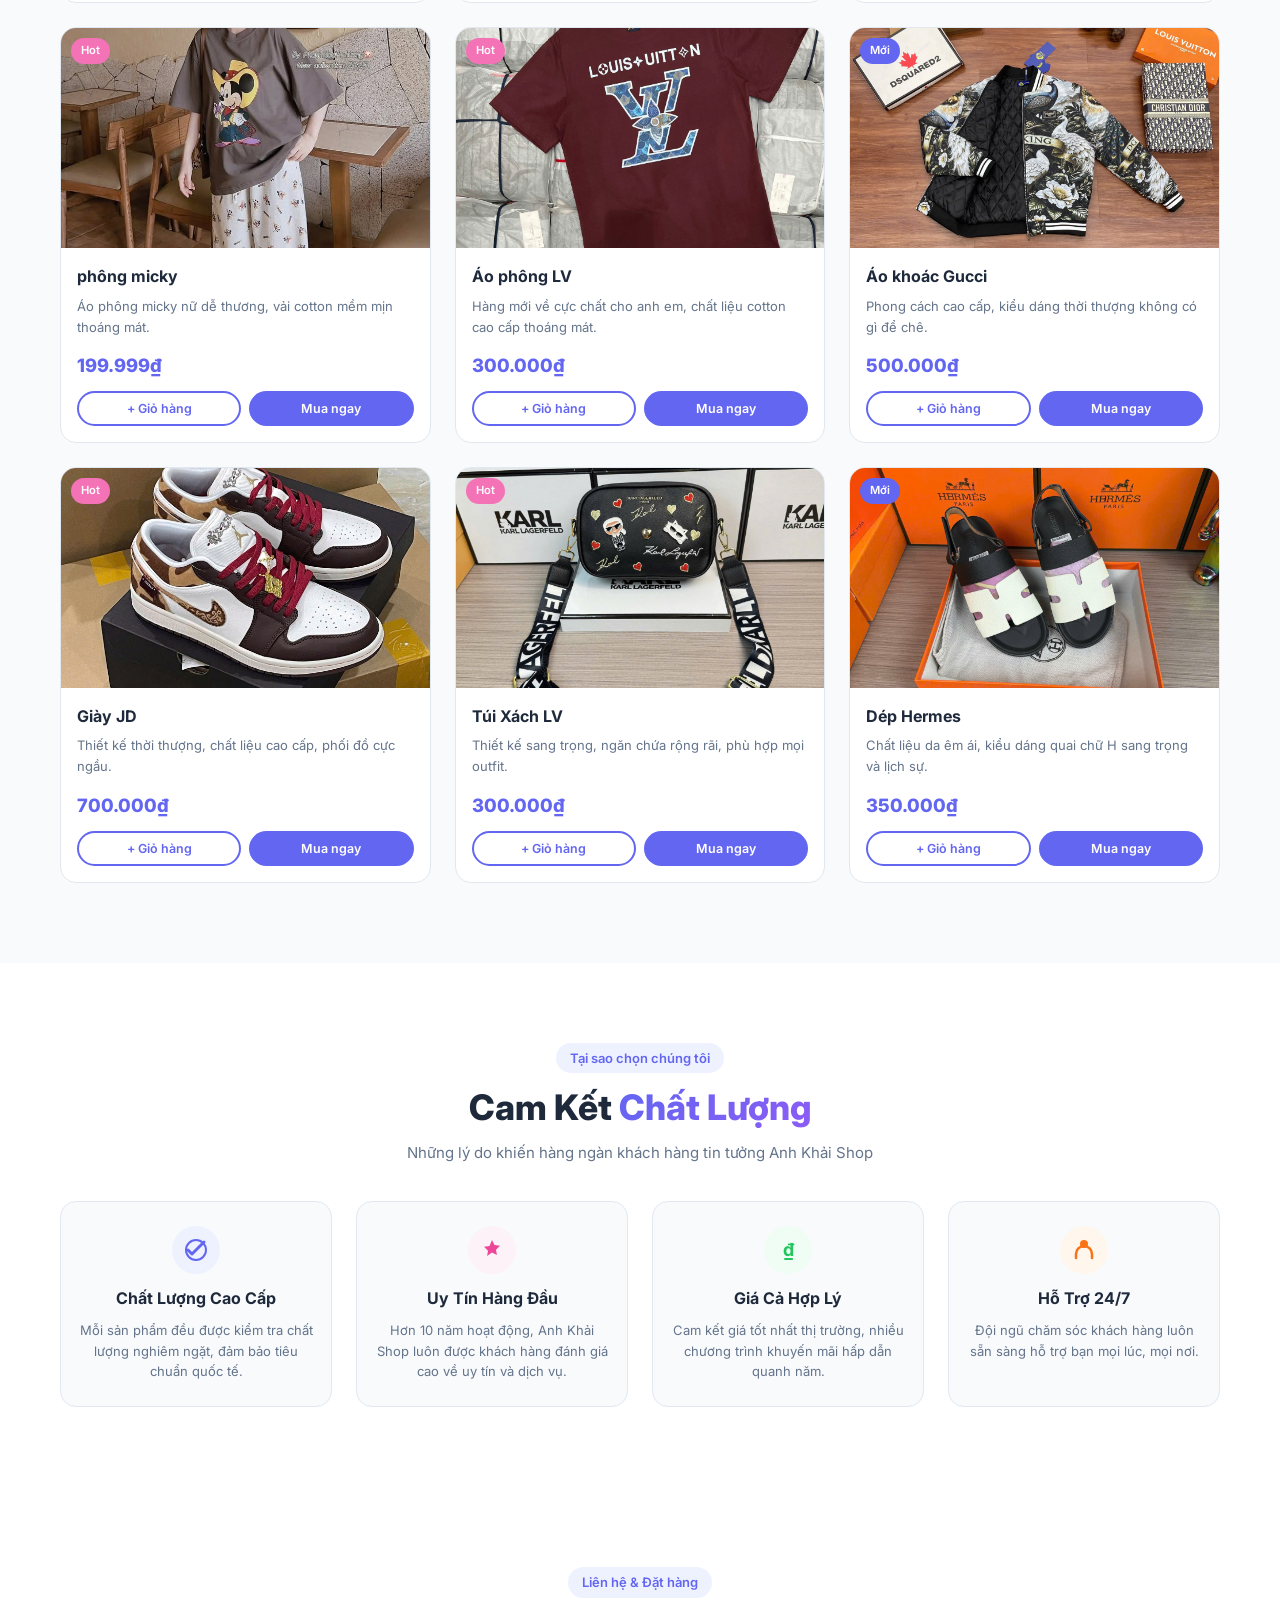
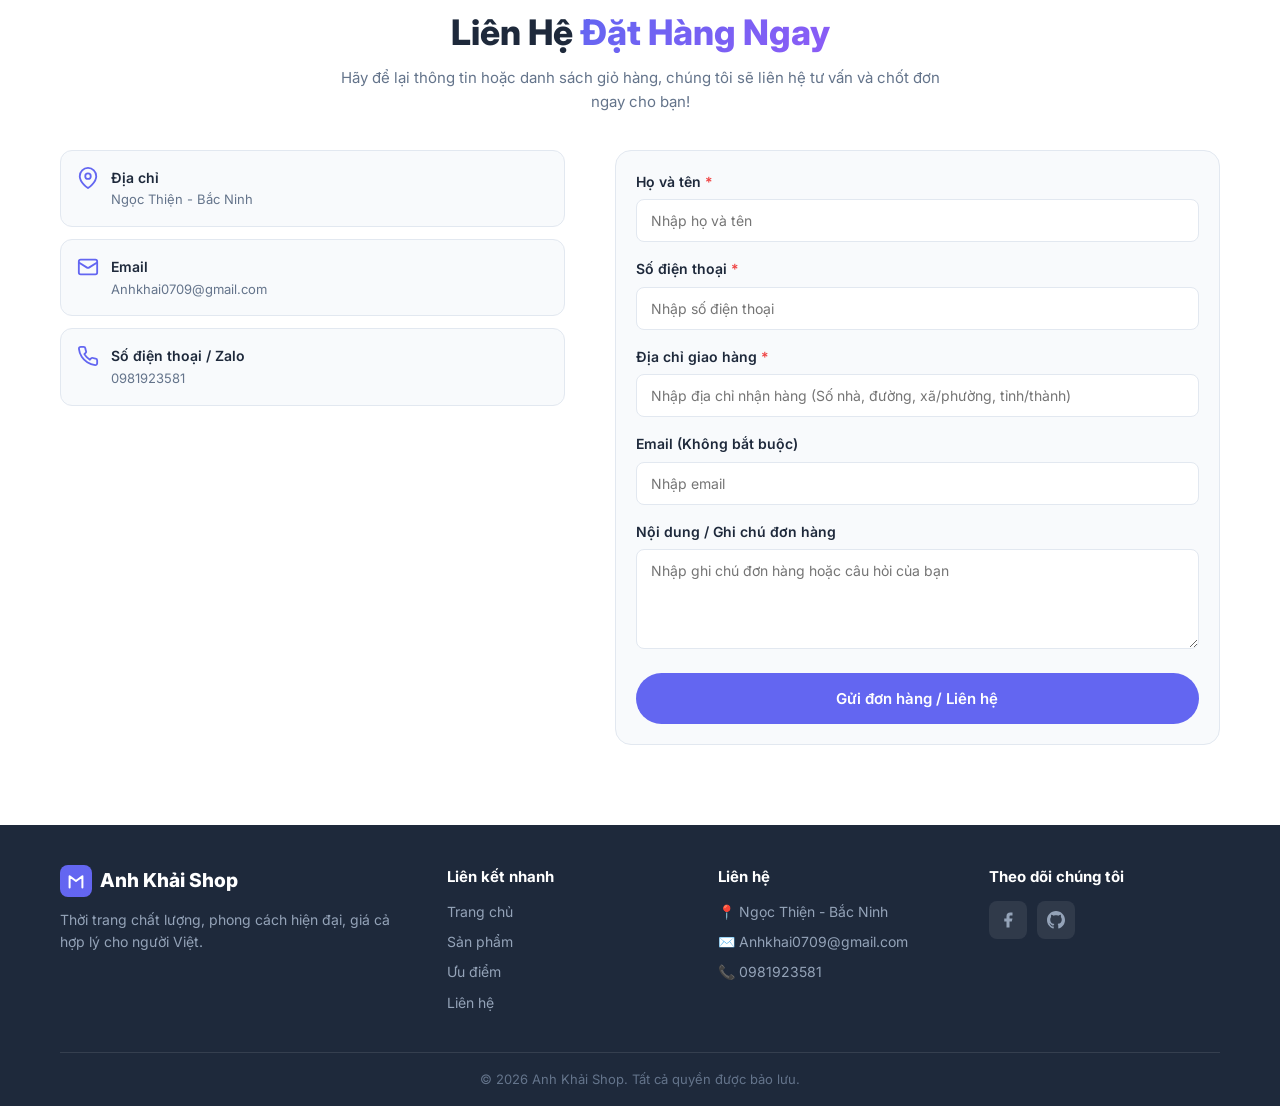
==== commit 1ac1fe4c: "chan" ====
--- a/index.html
+++ b/index.html
@@ -138,11 +138,11 @@
                 <!-- Áo Chó -->
                 <article class="product-card animate-on-scroll" data-category="nu">
                     <div class="product-card__image">
-                        <img src="d:\ảnh quần áo\aogaunu.jpg" alt="Áo Micky" loading="lazy" onerror="this.onerror=null; this.src='assets/images/khoacgc.jpg';">
+                        <img src="assets/images/aochonu.jpg" alt="áo chó" loading="lazy" onerror="this.onerror=null; this.src='assets/images/khoacgc.jpg';">
                         <span class="product-card__badge">Mới</span>
                     </div>
                     <div class="product-card__content">
-                        <h3 class="product-card__name">Áo Micky</h3>
+                        <h3 class="product-card__name">áo chó</h3>
                         <p class="product-card__desc">Thời trang nữ chất liệu cao cấp, kiểu dáng thời thượng cá tính.</p>
                         <div class="product-card__footer">
                             <div class="product-card__price-row">
@@ -160,49 +160,49 @@
                     </div>
                 </article>
 
-             
+                <!-- Váy New -->
                 <article class="product-card animate-on-scroll" data-category="nu">
                     <div class="product-card__image">
-                        <img src="assets/images/aochonu.jpg" alt="Áo chó" loading="lazy" onerror="this.onerror=null; this.src='assets/images/tuilv.jpg';">
+                        <img src="assets/images/vay.jpg" alt="Váy new" loading="lazy" onerror="this.onerror=null; this.src='assets/images/tuilv.jpg';">
                         <span class="product-card__badge product-card__badge--hot">Hot</span>
-                    </div>
-                    <div class="product-card__content">
-                        <h3 class="product-card__name">Áo chó</h3>
-                        <p class="product-card__desc">Thời trang nữ chất liệu cao cấp, kiểu dáng thời thượng cá tính.</p>
-                        <div class="product-card__footer">
-                            <div class="product-card__price-row">
-                                <span class="product-card__price">199.999₫</span>
-                            </div>
-                            <div class="product-card__actions">
-                                <button class="btn btn--sm btn--outline add-to-cart-btn" data-id="ao-cho" data-name="Áo chó" data-price="199999" data-img="assets/images/aochonu.jpg">
-                                    + Giỏ hàng
-                                </button>
-                                <button class="btn btn--sm btn--primary buy-now-btn" data-id="ao-cho" data-name="Áo chó" data-price="199999" data-img="assets/images/aochonu.jpg">
-                                    Mua ngay
-                                </button>
-                            </div>
-                        </div>
-                    </div>
-                </article>
-
-                <!-- Phông Micky -->
-                 <article class="product-card animate-on-scroll" data-category="nam">
-                    <div class="product-card__image">
-                        <img src="assets/images/vay.jpg" alt="Váy new" loading="lazy">
-                        <span class="product-card__badge">Mới</span>
                     </div>
                     <div class="product-card__content">
                         <h3 class="product-card__name">Váy new</h3>
                         <p class="product-card__desc">Váy nữ thiết kế ren lộng lẫy quyến rũ, kiểu dáng tôn dáng quyến rũ.</p>
                         <div class="product-card__footer">
                             <div class="product-card__price-row">
-                                <span class="product-card__price">400.000₫</span>
-                            </div>
-                            <div class="product-card__actions">
-                                <button class="btn btn--sm btn--outline add-to-cart-btn" data-id="ao-khoac-gucci" data-name="Áo khoác Gucci" data-price="500000" data-img="assets/images/khoacgc.jpg">
-                                    + Giỏ hàng
-                                </button>
-                                <button class="btn btn--sm btn--primary buy-now-btn" data-id="ao-khoac-gucci" data-name="Áo khoác Gucci" data-price="500000" data-img="assets/images/khoacgc.jpg">
+                                <span class="product-card__price">499.999₫</span>
+                            </div>
+                            <div class="product-card__actions">
+                                <button class="btn btn--sm btn--outline add-to-cart-btn" data-id="vay-new" data-name="Váy new" data-price="499999" data-img="assets/images/vay.jpg">
+                                    + Giỏ hàng
+                                </button>
+                                <button class="btn btn--sm btn--primary buy-now-btn" data-id="vay-new" data-name="Váy new" data-price="499999" data-img="assets/images/vay.jpg">
+                                    Mua ngay
+                                </button>
+                            </div>
+                        </div>
+                    </div>
+                </article>
+
+                <!-- Phông Micky -->
+                <article class="product-card animate-on-scroll" data-category="nu">
+                    <div class="product-card__image">
+                        <img src="assets/images/aogaunu.jpg" alt="phông micky" loading="lazy" onerror="this.onerror=null; this.src='assets/images/dephm.jpg';">
+                        <span class="product-card__badge product-card__badge--hot">Hot</span>
+                    </div>
+                    <div class="product-card__content">
+                        <h3 class="product-card__name">phông micky</h3>
+                        <p class="product-card__desc">Áo phông micky nữ dễ thương, vải cotton mềm mịn thoáng mát.</p>
+                        <div class="product-card__footer">
+                            <div class="product-card__price-row">
+                                <span class="product-card__price">199.999₫</span>
+                            </div>
+                            <div class="product-card__actions">
+                                <button class="btn btn--sm btn--outline add-to-cart-btn" data-id="phong-micky" data-name="phông micky" data-price="199999" data-img="assets/images/aogaunu.jpg">
+                                    + Giỏ hàng
+                                </button>
+                                <button class="btn btn--sm btn--primary buy-now-btn" data-id="phong-micky" data-name="phông micky" data-price="199999" data-img="assets/images/aogaunu.jpg">
                                     Mua ngay
                                 </button>
                             </div>
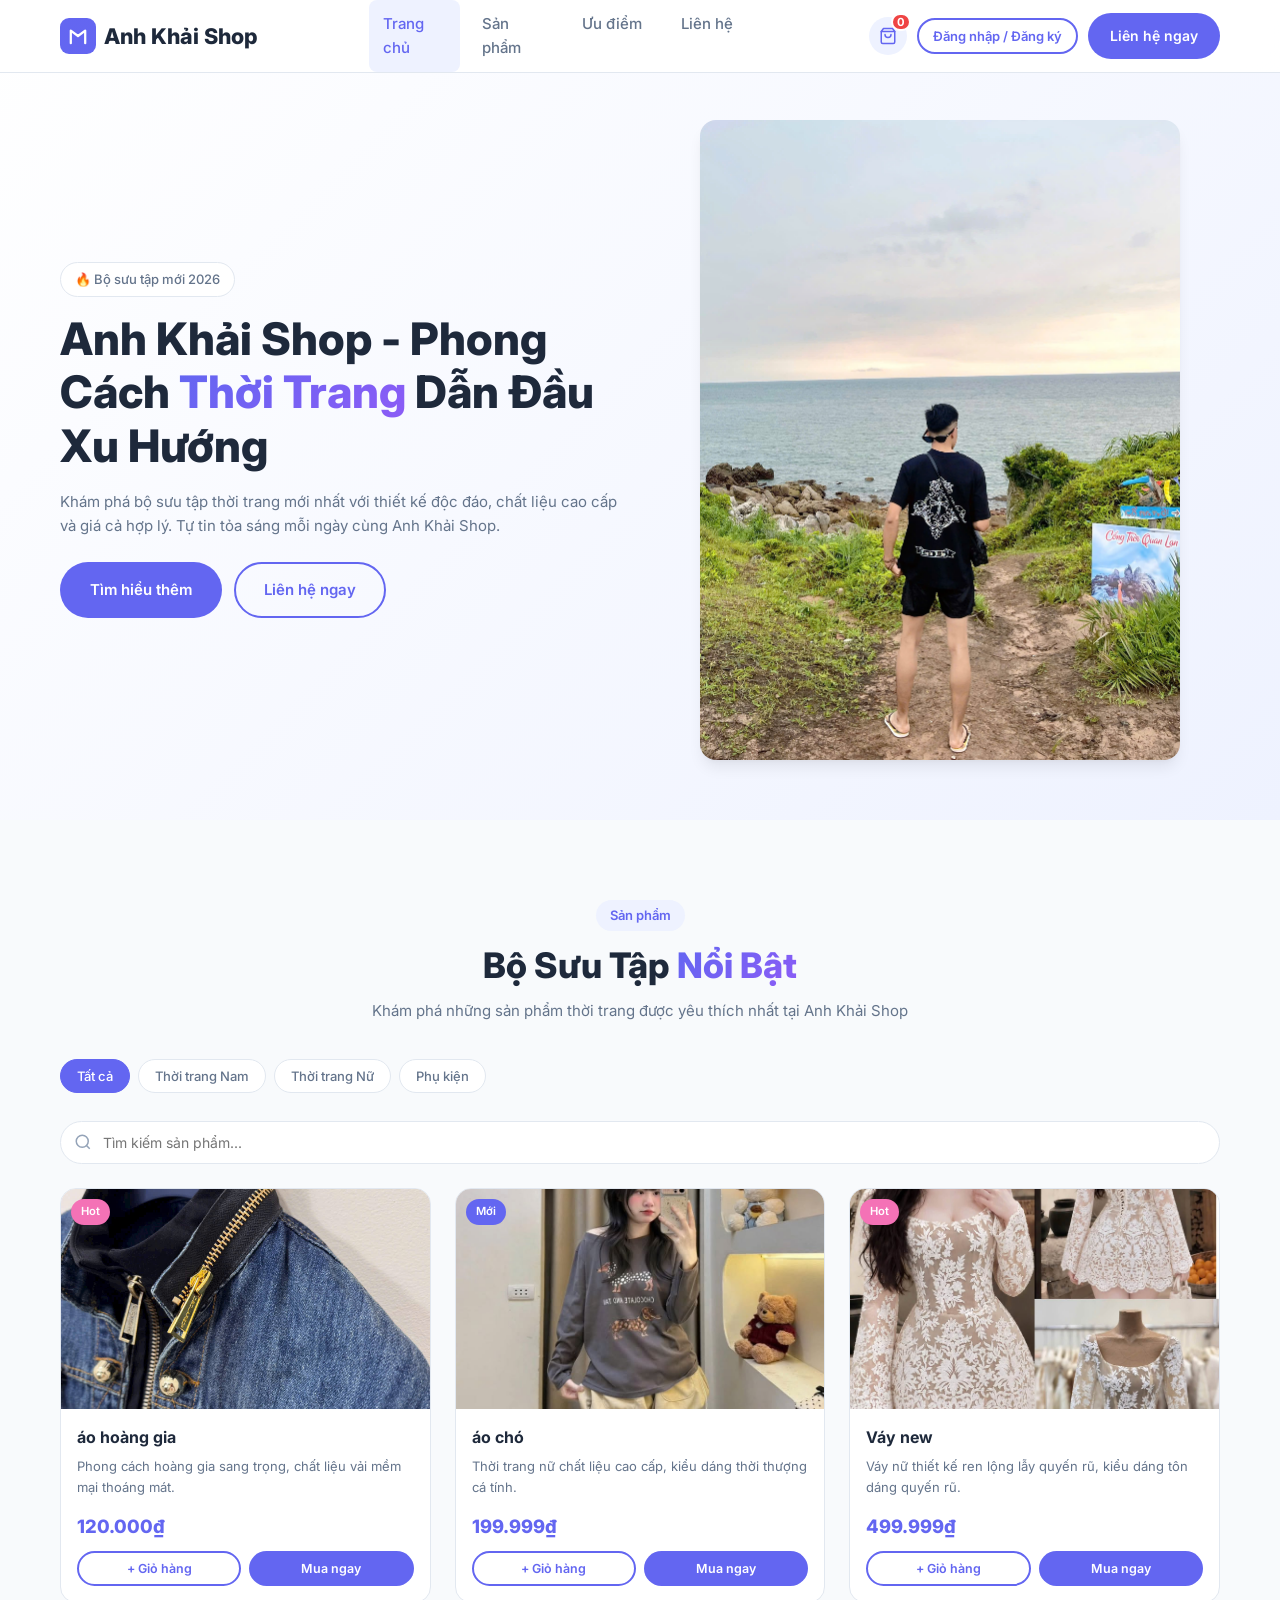
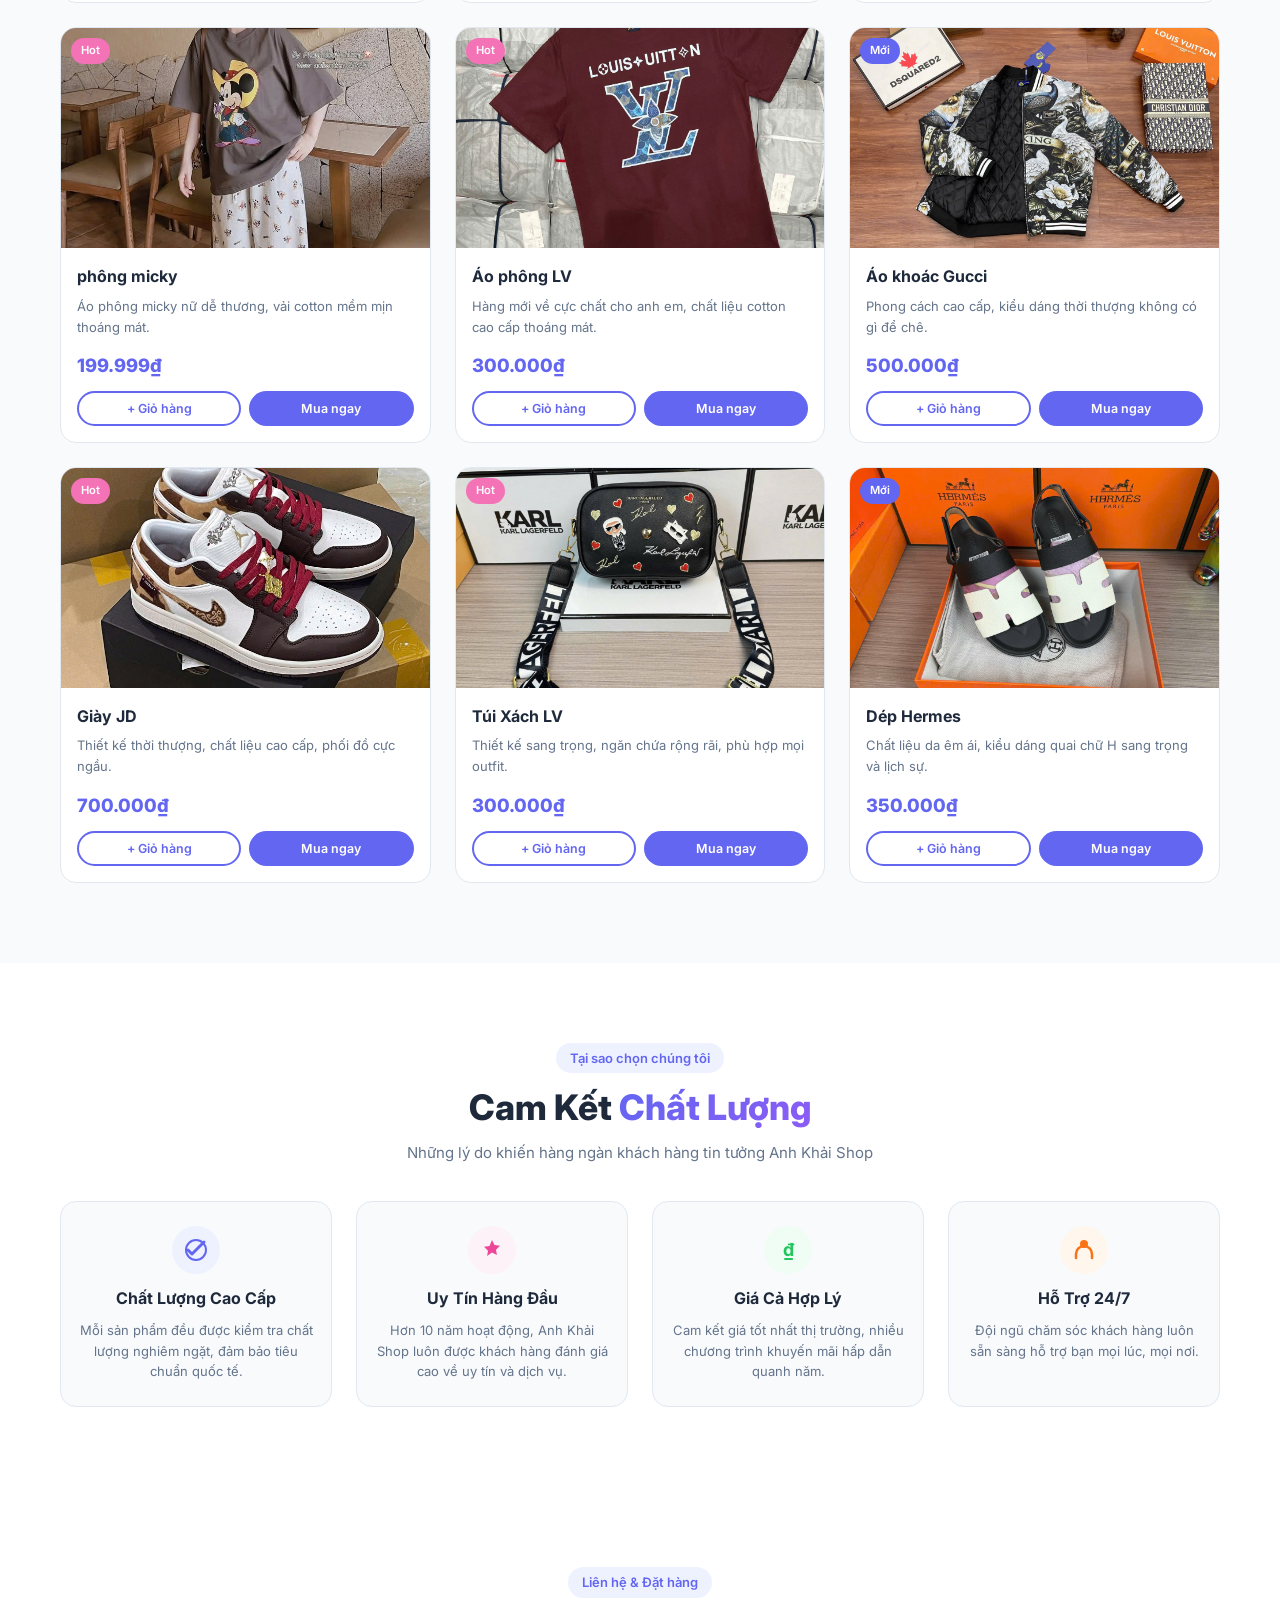
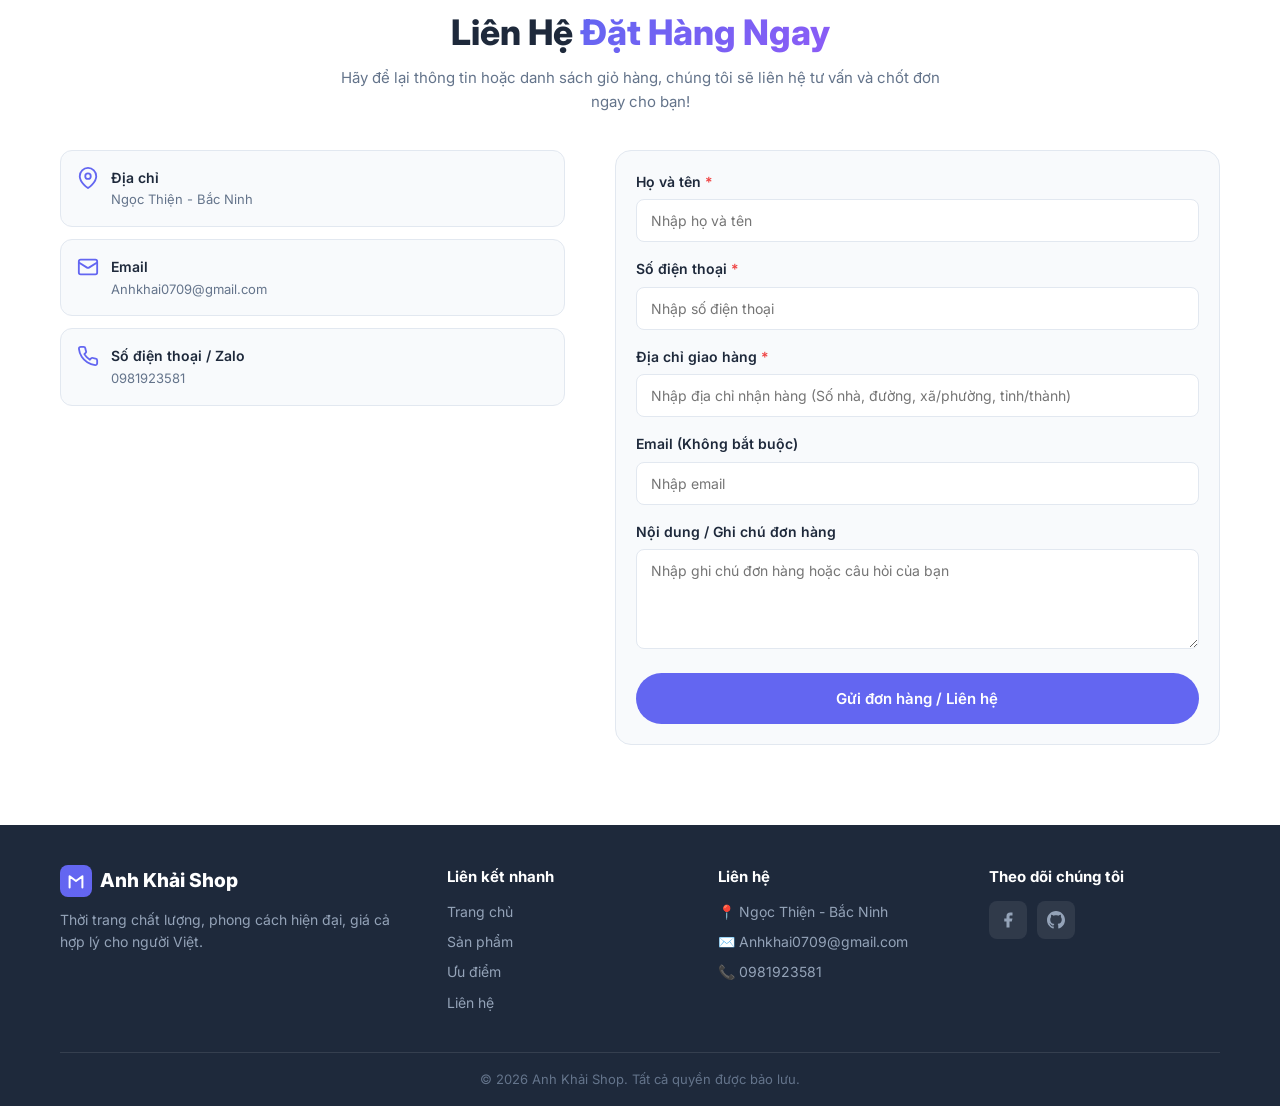
==== commit c7d03bbc: "Allow guests to view products freely, open login modal only when adding to cart / placing order" ====
--- a/index.html
+++ b/index.html
@@ -559,7 +559,7 @@
             <!-- Login Form -->
             <form id="loginForm" class="modal-body">
                 <div style="background:#eef2ff;color:var(--primary);padding:10px 14px;border-radius:8px;margin-bottom:14px;font-size:0.85rem;font-weight:600;text-align:center;line-height:1.4;">
-                    🔒 Vui lòng Đăng ký hoặc Đăng nhập để vào Cửa Hàng Anh Khải Shop!
+                    🛍️ Vui lòng Đăng nhập hoặc Đăng ký để hoàn tất mua hàng!
                 </div>
                 <div class="form__group">
                     <label class="form__label">Tên đăng nhập / Email *</label>
